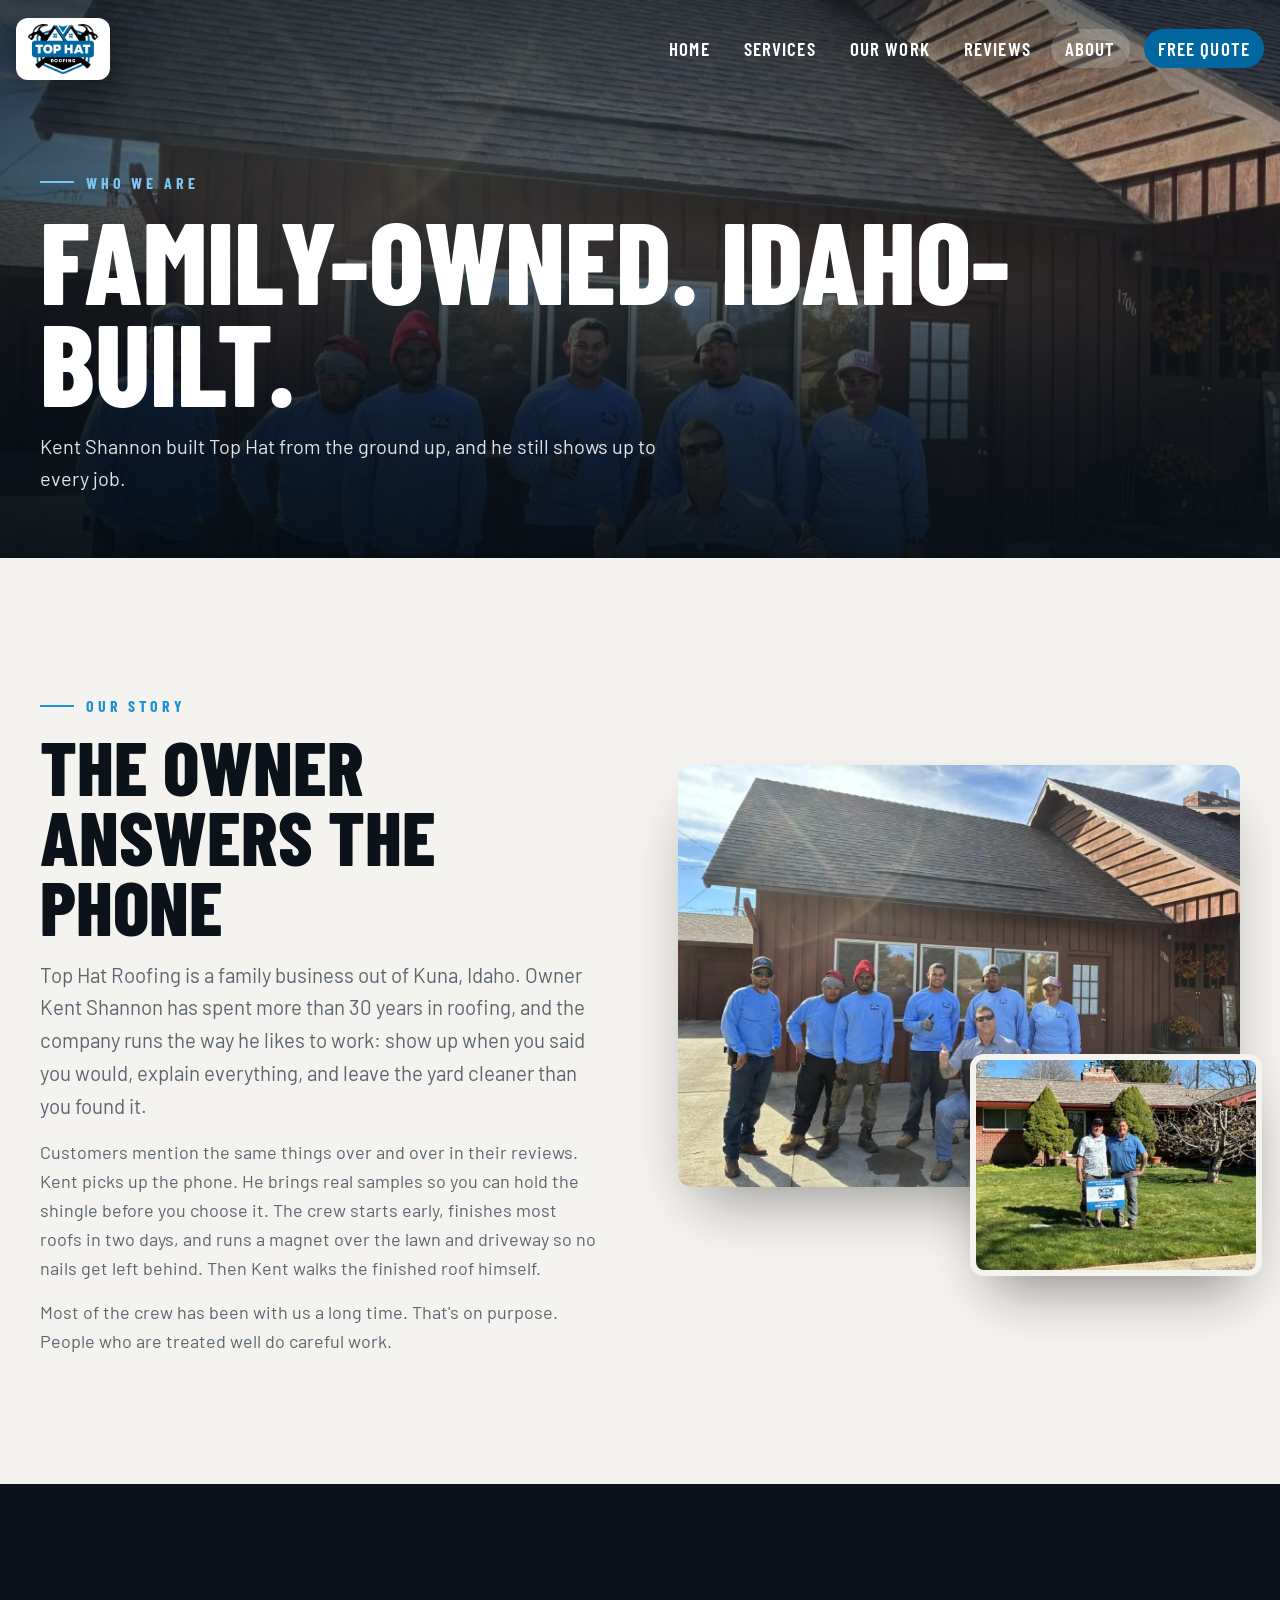
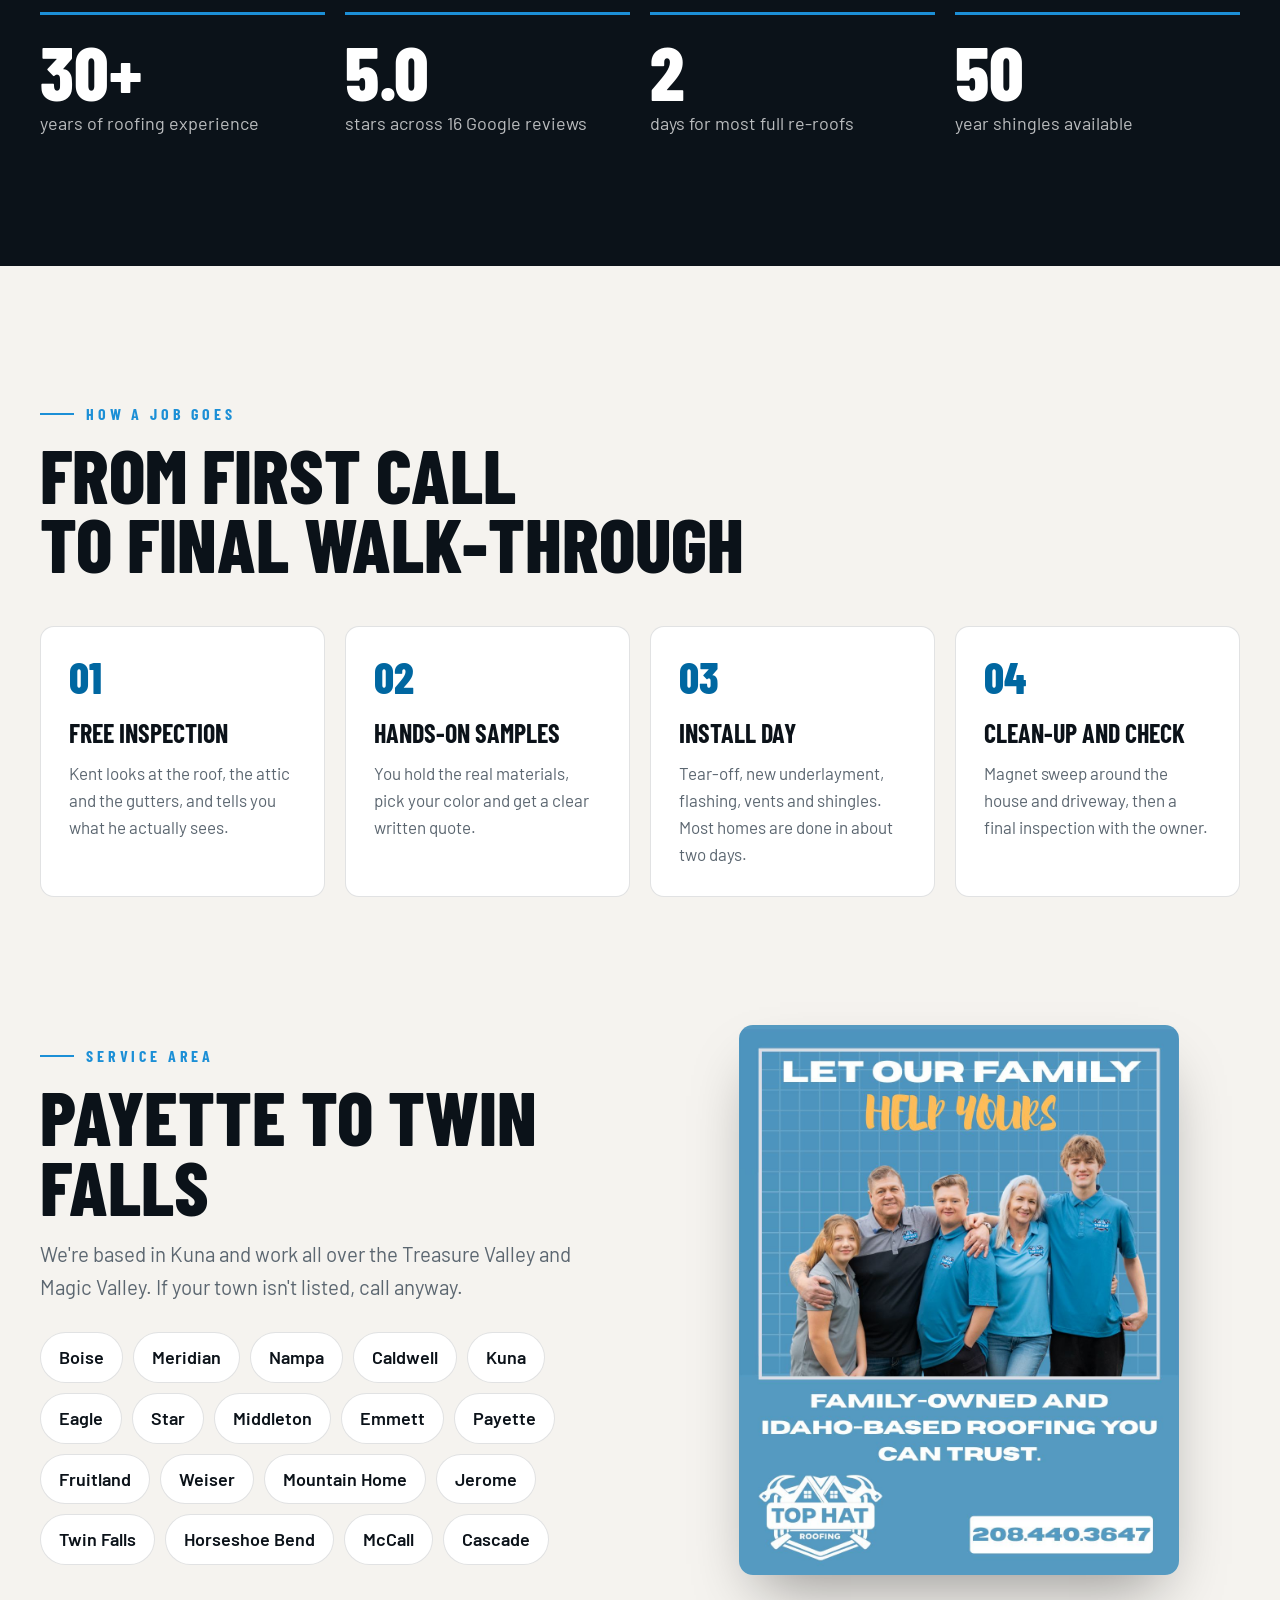
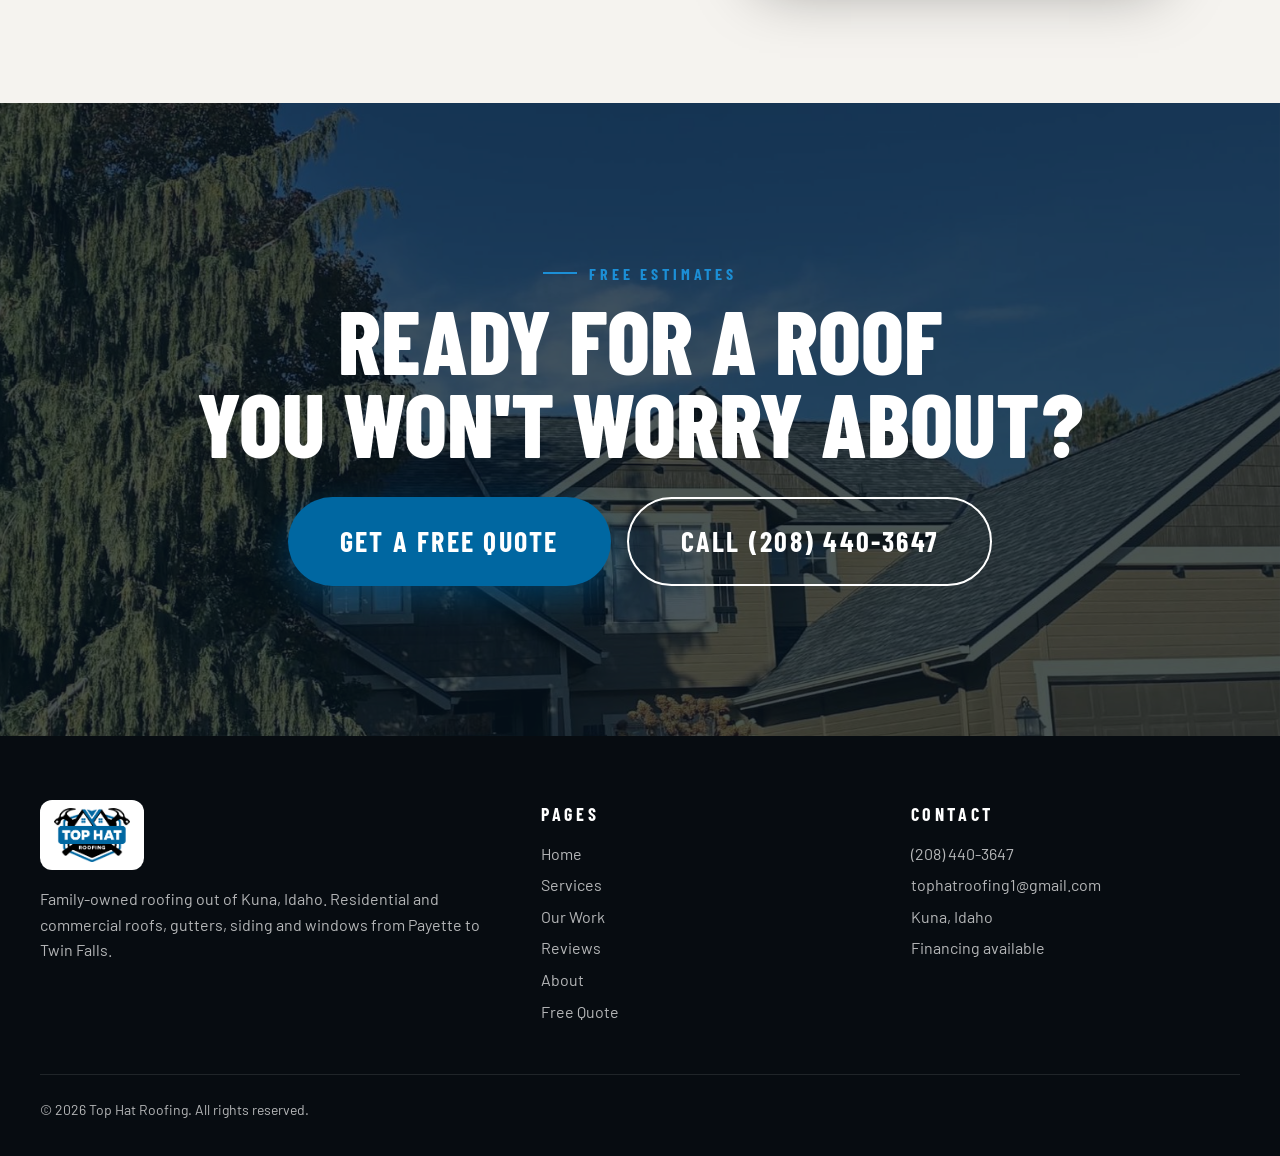
==== about.html @ c57e143b "Top Hat Roofing website Co-Authored-By: Claude Opus 5.5 <noreply@anthropic.com>" ====
<!doctype html>
<html lang="en">
<head>
<meta charset="utf-8">
<meta name="viewport" content="width=device-width, initial-scale=1">
<title>About Top Hat Roofing | Family-Owned in Kuna, Idaho</title>
<meta name="description" content="Top Hat Roofing is a family-owned roofing company based in Kuna, Idaho, led by owner Kent Shannon with more than 30 years of roofing experience.">
<meta property="og:title" content="About Top Hat Roofing | Family-Owned in Kuna, Idaho">
<meta property="og:description" content="Top Hat Roofing is a family-owned roofing company based in Kuna, Idaho, led by owner Kent Shannon with more than 30 years of roofing experience.">
<meta property="og:image" content="img/hero.jpg">
<link rel="icon" type="image/png" href="img/favicon.png">
<link rel="preconnect" href="https://fonts.googleapis.com">
<link rel="preconnect" href="https://fonts.gstatic.com" crossorigin>
<link href="https://fonts.googleapis.com/css2?family=Barlow+Condensed:wght@600;700;800&family=Barlow:wght@400;500;600&display=swap" rel="stylesheet">
<link rel="stylesheet" href="style.css">

</head>
<body class="has-callbar">
<header class="nav">
  <div class="wrap">
    <a class="nav-logo" href="index.html" aria-label="Top Hat Roofing home"><img src="img/logo.png" alt="Top Hat Roofing logo"></a>
    <button class="nav-toggle" aria-label="Open menu" aria-expanded="false"><span></span><span></span><span></span></button>
    <ul class="nav-links"><li><a href="index.html">Home</a></li><li><a href="services.html">Services</a></li><li><a href="work.html">Our Work</a></li><li><a href="reviews.html">Reviews</a></li><li><a href="about.html" class="active">About</a></li><li><a class="nav-cta" href="quote.html">Free Quote</a></li></ul>
  </div>
</header>
<section class="page-head">
  <div class="ph-bg" data-parallax="0.18"><img src="img/crew-photo.jpg" alt="" style="object-position:center 30%"></div>
  <div class="wrap">
    <span class="eyebrow reveal-up">Who we are</span>
    <h1 class="reveal-up d1">Family-Owned. Idaho-Built.</h1>
    <p class="reveal-up d2">Kent Shannon built Top Hat from the ground up, and he still shows up to every job.</p>
  </div>
</section>
<section class="section"><div class="wrap split">
  <div class="sr">
    <span class="eyebrow">Our story</span>
    <h2 class="h2">The owner answers the phone</h2>
    <p class="lead">Top Hat Roofing is a family business out of Kuna, Idaho. Owner Kent Shannon has spent more than 30 years in roofing, and the company runs the way he likes to work: show up when you said you would, explain everything, and leave the yard cleaner than you found it.</p>
    <p class="muted" style="margin-top:16px">Customers mention the same things over and over in their reviews. Kent picks up the phone. He brings real samples so you can hold the shingle before you choose it. The crew starts early, finishes most roofs in two days, and runs a magnet over the lawn and driveway so no nails get left behind. Then Kent walks the finished roof himself.</p>
    <p class="muted">Most of the crew has been with us a long time. That's on purpose. People who are treated well do careful work.</p>
  </div>
  <div class="photo-stack sr">
    <div class="a"><img src="img/crew-photo.jpg" alt="The Top Hat Roofing crew in matching blue shirts" loading="lazy"></div>
    <div class="b"><img src="img/owner-customer.jpg" alt="Kent Shannon with a happy customer and a Top Hat yard sign" loading="lazy"></div>
  </div>
</div></section>

<section class="section section-dark"><div class="wrap">
  <div class="stats">
    <div class="stat sr"><b>30+</b><span>years of roofing experience</span></div>
    <div class="stat sr"><b>5.0</b><span>stars across 16 Google reviews</span></div>
    <div class="stat sr"><b>2</b><span>days for most full re-roofs</span></div>
    <div class="stat sr"><b>50</b><span>year shingles available</span></div>
  </div>
</div></section>

<section class="section"><div class="wrap">
  <div class="sr"><span class="eyebrow">How a job goes</span><h2 class="h2">From first call<br>to final walk-through</h2></div>
  <div class="steps" style="margin-top:48px">
    <div class="step sr"><h4>Free inspection</h4><p>Kent looks at the roof, the attic and the gutters, and tells you what he actually sees.</p></div>
    <div class="step sr"><h4>Hands-on samples</h4><p>You hold the real materials, pick your color and get a clear written quote.</p></div>
    <div class="step sr"><h4>Install day</h4><p>Tear-off, new underlayment, flashing, vents and shingles. Most homes are done in about two days.</p></div>
    <div class="step sr"><h4>Clean-up and check</h4><p>Magnet sweep around the house and driveway, then a final inspection with the owner.</p></div>
  </div>
</div></section>

<section class="section" style="padding-top:0"><div class="wrap split">
  <div class="sr">
    <span class="eyebrow">Service area</span>
    <h2 class="h2">Payette to Twin Falls</h2>
    <p class="lead">We're based in Kuna and work all over the Treasure Valley and Magic Valley. If your town isn't listed, call anyway.</p>
    <div class="areas"><span>Boise</span><span>Meridian</span><span>Nampa</span><span>Caldwell</span><span>Kuna</span><span>Eagle</span><span>Star</span><span>Middleton</span><span>Emmett</span><span>Payette</span><span>Fruitland</span><span>Weiser</span><span>Mountain Home</span><span>Jerome</span><span>Twin Falls</span><span>Horseshoe Bend</span><span>McCall</span><span>Cascade</span></div>
  </div>
  <div class="sr"><img src="img/family.jpg" alt="Top Hat Roofing family-owned flyer" style="border-radius:var(--radius);box-shadow:0 30px 60px -20px rgba(0,0,0,.4);max-width:440px;margin-inline:auto" loading="lazy"></div>
</div></section>
<section class="cta-band">
  <div class="cb-bg" data-parallax="0.15"><img src="img/home-meridian.jpg" alt=""></div>
  <div class="wrap sr">
    <span class="eyebrow">Free estimates</span>
    <h2 class="h2">Ready for a roof<br>you won't worry about?</h2>
    <div class="row">
      <a class="btn btn-lg" href="quote.html">Get a Free Quote</a>
      <a class="btn btn-lg btn-ghost" href="tel:+12084403647">Call (208) 440-3647</a>
    </div>
  </div>
</section>
<footer class="footer">
  <div class="wrap">
    <div>
      <img src="img/logo.png" alt="Top Hat Roofing">
      <p>Family-owned roofing out of Kuna, Idaho. Residential and commercial roofs, gutters, siding and windows from Payette to Twin Falls.</p>
    </div>
    <div>
      <h5>Pages</h5>
      <ul><li><a href="index.html">Home</a></li><li><a href="services.html">Services</a></li><li><a href="work.html">Our Work</a></li><li><a href="reviews.html">Reviews</a></li><li><a href="about.html">About</a></li><li><a href="quote.html">Free Quote</a></li></ul>
    </div>
    <div>
      <h5>Contact</h5>
      <ul>
        <li><a href="tel:+12084403647">(208) 440-3647</a></li>
        <li><a href="mailto:tophatroofing1@gmail.com">tophatroofing1@gmail.com</a></li>
        <li>Kuna, Idaho</li>
        <li>Financing available</li>
      </ul>
    </div>
    <div class="legal">&copy; <span id="yr">2026</span> Top Hat Roofing. All rights reserved.</div>
  </div>
</footer>
<div class="callbar"><a href="tel:+12084403647">Call Now</a><a href="quote.html">Free Quote</a></div>
<script src="main.js"></script>
</body>
</html>
---- style.css ----
:root{
  --blue:#0067a1;
  --blue-bright:#1c8fd6;
  --blue-deep:#063a5c;
  --ink:#0b1219;
  --ink-2:#16212c;
  --paper:#f5f3ef;
  --white:#ffffff;
  --muted:#5b6670;
  --line:rgba(11,18,25,.12);
  --radius:14px;
  --display:"Barlow Condensed",Impact,"Arial Narrow",sans-serif;
  --body:"Barlow",system-ui,-apple-system,"Segoe UI",sans-serif;
  --ease:cubic-bezier(.2,.7,.2,1);
}
*{box-sizing:border-box;margin:0;padding:0}
html{scroll-behavior:smooth}
body{font-family:var(--body);font-size:18px;line-height:1.6;color:var(--ink);background:var(--paper);-webkit-font-smoothing:antialiased}
img{display:block;max-width:100%}
a{color:inherit;text-decoration:none}
.wrap{width:min(1200px,100% - 32px);margin-inline:auto}

/* ---------- NAV ---------- */
.nav{position:fixed;inset:0 0 auto 0;z-index:50;transition:background .4s var(--ease),box-shadow .4s var(--ease),padding .4s var(--ease);padding:18px 0}
.nav .wrap{display:flex;align-items:center;justify-content:space-between;gap:24px;width:min(1360px,100% - 32px)}
.nav-logo{display:block;background:#fff;border-radius:12px;padding:6px 12px;box-shadow:0 6px 24px rgba(0,0,0,.3)}
.nav-logo img{height:50px;width:auto;transition:height .4s var(--ease)}
.nav-links{display:flex;align-items:center;gap:6px;list-style:none}
.nav-links a{font-family:var(--display);font-weight:600;font-size:19px;letter-spacing:.06em;text-transform:uppercase;color:#fff;padding:8px 14px;border-radius:999px;transition:background .25s,color .25s}
.nav-links a:hover{background:rgba(255,255,255,.14)}
.nav-links a.active{background:rgba(255,255,255,.18)}
.nav-links a.nav-cta{background:var(--blue);color:#fff;margin-left:8px}
.nav-links a.nav-cta:hover{background:var(--blue-bright)}
.nav.solid{background:rgba(11,18,25,.92);backdrop-filter:blur(12px);-webkit-backdrop-filter:blur(12px);box-shadow:0 6px 30px rgba(0,0,0,.25);padding:10px 0}
.nav.solid .nav-logo img{height:44px}
.nav-toggle{display:none;background:none;border:0;width:46px;height:46px;cursor:pointer;position:relative;z-index:60}
.nav-toggle span{position:absolute;left:11px;right:11px;height:2px;background:#fff;transition:transform .3s var(--ease),opacity .3s}
.nav-toggle span:nth-child(1){top:16px}.nav-toggle span:nth-child(2){top:22px}.nav-toggle span:nth-child(3){top:28px}
.nav-open .nav-toggle span:nth-child(1){transform:translateY(6px) rotate(45deg)}
.nav-open .nav-toggle span:nth-child(2){opacity:0}
.nav-open .nav-toggle span:nth-child(3){transform:translateY(-6px) rotate(-45deg)}

@media (max-width:960px){
  .nav-toggle{display:block}
  .nav-links{position:fixed;inset:0;background:rgba(8,14,20,.97);flex-direction:column;justify-content:center;gap:10px;opacity:0;pointer-events:none;transition:opacity .35s var(--ease)}
  .nav-links a{font-size:30px;padding:10px 22px}
  .nav-links a.nav-cta{margin:14px 0 0}
  .nav-open .nav-links{opacity:1;pointer-events:auto}
  .nav-open .nav{backdrop-filter:none;-webkit-backdrop-filter:none}
  .nav-open{overflow:hidden}
  .nav-logo img{height:44px}
}

/* ---------- HOME HERO ---------- */
.hero{position:relative;height:100vh;height:100svh;min-height:560px;overflow:hidden;background:#0b1219;color:#fff;display:grid;place-items:center;text-align:center}
.hero-bg{position:absolute;inset:-4%;will-change:transform}
.hero-bg img{width:100%;height:100%;object-fit:cover;object-position:center 60%;transform:scale(1.18);animation:heroZoom 3.2s var(--ease) forwards, heroDrift 28s ease-in-out 3.2s infinite alternate}
@keyframes heroZoom{to{transform:scale(1.04)}}
@keyframes heroDrift{from{transform:scale(1.04)}to{transform:scale(1.12) translate(-1.2%,-1%)}}
.hero-shade{position:absolute;inset:0;background:
  radial-gradient(ellipse 70% 55% at 50% 50%,rgba(4,12,20,.62) 0%,rgba(4,12,20,.35) 55%,rgba(4,12,20,.15) 100%),
  linear-gradient(180deg,rgba(4,12,20,.55) 0%,rgba(4,12,20,0) 22%,rgba(4,12,20,0) 70%,rgba(4,12,20,.6) 100%)}
.hero-inner{position:relative;z-index:2;padding:0 16px;display:flex;flex-direction:column;align-items:center}
.hero-name{font-family:var(--display);font-weight:800;text-transform:uppercase;line-height:.82;letter-spacing:.01em}
.hero-name .top{display:block;font-size:clamp(84px,17vw,250px);background:linear-gradient(180deg,#fff 30%,#d9ecf8 100%);-webkit-background-clip:text;background-clip:text;color:transparent;filter:drop-shadow(0 6px 30px rgba(0,0,0,.45))}
.hero-name .bot{display:flex;align-items:center;justify-content:center;gap:.5em;font-size:clamp(26px,4.6vw,66px);font-weight:700;letter-spacing:.42em;margin-top:.18em;padding-left:.42em;color:#fff;text-shadow:0 3px 18px rgba(0,0,0,.55)}
.hero-name .bot::before,.hero-name .bot::after{content:"";height:3px;width:clamp(28px,6vw,90px);background:var(--blue-bright);box-shadow:0 0 18px rgba(28,143,214,.8)}
.hero-name .bot::after{margin-left:-.42em}
.hero-actions{margin-top:clamp(28px,5vh,52px);display:flex;flex-direction:column;align-items:center;gap:16px}
.hero-phone{font-family:var(--display);font-weight:700;font-size:clamp(26px,3.4vw,38px);letter-spacing:.05em;display:inline-flex;align-items:center;gap:12px;text-shadow:0 2px 14px rgba(0,0,0,.6);transition:color .25s}
.hero-phone:hover{color:#bfe3fb}
.hero-phone svg{width:.8em;height:.8em}

/* load reveal */
.reveal-up{opacity:0;transform:translateY(34px);animation:revealUp 1.1s var(--ease) forwards}
.d1{animation-delay:.35s}.d2{animation-delay:.7s}.d3{animation-delay:1.05s}.d4{animation-delay:1.3s}
@keyframes revealUp{to{opacity:1;transform:none}}
.hero-name .top{clip-path:inset(0 0 100% 0);animation:wipe 1.3s var(--ease) .25s forwards}
@keyframes wipe{to{clip-path:inset(-20% -5% -20% -5%)}}

/* ---------- BUTTONS ---------- */
.btn{display:inline-flex;align-items:center;justify-content:center;gap:10px;font-family:var(--display);font-weight:700;font-size:22px;letter-spacing:.08em;text-transform:uppercase;padding:18px 40px;border-radius:999px;background:var(--blue);color:#fff;border:0;cursor:pointer;position:relative;overflow:hidden;transition:transform .3s var(--ease),box-shadow .3s var(--ease),background .3s;box-shadow:0 12px 34px rgba(0,103,161,.45)}
.btn::after{content:"";position:absolute;inset:0;background:linear-gradient(110deg,transparent 30%,rgba(255,255,255,.35) 50%,transparent 70%);transform:translateX(-120%);transition:transform .8s var(--ease)}
.btn:hover{transform:translateY(-3px);background:var(--blue-bright);box-shadow:0 18px 40px rgba(0,103,161,.55)}
.btn:hover::after{transform:translateX(120%)}
.btn-lg{font-size:clamp(22px,2.4vw,28px);padding:20px 52px}
.btn-ghost{background:transparent;border:2px solid currentColor;box-shadow:none}
.btn-ghost:hover{background:rgba(255,255,255,.1);box-shadow:none}
.btn-dark{background:var(--ink);box-shadow:0 12px 30px rgba(0,0,0,.2)}
.btn-dark:hover{background:var(--ink-2)}

/* ---------- INNER PAGE HEADER ---------- */
.page-head{position:relative;min-height:62vh;display:flex;align-items:flex-end;color:#fff;overflow:hidden;background:var(--ink)}
.page-head .ph-bg{position:absolute;inset:-6% 0;will-change:transform}
.page-head .ph-bg img{width:100%;height:100%;object-fit:cover;animation:heroZoom 2.6s var(--ease) forwards;transform:scale(1.15)}
.page-head::after{content:"";position:absolute;inset:0;background:linear-gradient(180deg,rgba(4,12,20,.55) 0%,rgba(4,12,20,.25) 30%,rgba(4,12,20,.8) 75%,rgba(4,12,20,.92) 100%),linear-gradient(90deg,rgba(4,12,20,.55) 0%,rgba(4,12,20,0) 65%)}
.page-head .eyebrow{color:#7cc6f2}
.page-head .wrap{position:relative;z-index:2;padding:150px 0 64px}
.eyebrow{font-family:var(--display);font-weight:700;letter-spacing:.24em;text-transform:uppercase;font-size:16px;color:var(--blue-bright);display:inline-flex;align-items:center;gap:12px}
.eyebrow::before{content:"";width:34px;height:2px;background:currentColor}
.page-head h1{font-family:var(--display);font-weight:800;text-transform:uppercase;font-size:clamp(52px,9vw,124px);line-height:.88;margin-top:14px}
.page-head p{max-width:620px;font-size:20px;margin-top:18px;color:rgba(255,255,255,.88)}

/* ---------- SECTIONS ---------- */
.section{padding:clamp(72px,10vw,130px) 0}
.section-dark{background:var(--ink);color:#fff}
.section-blue{background:var(--blue);color:#fff}
.h2{font-family:var(--display);font-weight:800;text-transform:uppercase;font-size:clamp(40px,6vw,76px);line-height:.92;margin-top:12px}
.lead{font-size:clamp(19px,1.6vw,22px);color:var(--muted);max-width:640px;margin-top:18px}
.section-dark .lead{color:rgba(255,255,255,.75)}
.sec-top{display:flex;justify-content:space-between;align-items:flex-end;gap:32px;flex-wrap:wrap;margin-bottom:56px}

/* scroll reveal (reversible) */
.sr{opacity:0;transform:translateY(40px);transition:opacity 1s var(--ease),transform 1s var(--ease)}
.sr.in{opacity:1;transform:none}

/* ---------- SERVICES ---------- */
.svc{display:grid;grid-template-columns:1.05fr 1fr;gap:clamp(32px,6vw,90px);align-items:center;padding:clamp(48px,7vw,90px) 0;border-top:1px solid var(--line)}
.svc:first-of-type{border-top:0}
.svc:nth-of-type(even) .svc-img{order:2}
.svc-img{border-radius:var(--radius);overflow:hidden;aspect-ratio:4/3;box-shadow:0 30px 60px -20px rgba(11,18,25,.35)}
.svc-img img{width:100%;height:100%;object-fit:cover;transition:transform 1.2s var(--ease)}
.svc:hover .svc-img img{transform:scale(1.05)}
.svc-num{font-family:var(--display);font-weight:800;font-size:20px;color:var(--blue);letter-spacing:.1em}
.svc h3{font-family:var(--display);font-weight:800;text-transform:uppercase;font-size:clamp(36px,4.4vw,58px);line-height:.95;margin:6px 0 16px}
.svc p{color:var(--muted)}
.svc ul{list-style:none;margin-top:22px;display:grid;grid-template-columns:1fr 1fr;gap:10px 22px}
.svc li{display:flex;gap:10px;align-items:flex-start;font-weight:500}
.svc li::before{content:"";flex:none;width:9px;height:9px;margin-top:10px;border-radius:2px;background:var(--blue);transform:rotate(45deg)}
@media (max-width:820px){.svc{grid-template-columns:1fr}.svc:nth-of-type(even) .svc-img{order:0}.svc ul{grid-template-columns:1fr}}

/* financing strip */
.finance{display:grid;grid-template-columns:1.2fr 2fr;gap:48px;align-items:center}
.finance-grid{display:grid;grid-template-columns:repeat(3,1fr);gap:18px}
.finance-card{background:rgba(255,255,255,.1);border:1px solid rgba(255,255,255,.2);border-radius:var(--radius);padding:26px}
.finance-card h4{font-family:var(--display);font-size:28px;text-transform:uppercase;font-weight:800}
.finance-card p{color:rgba(255,255,255,.82);font-size:17px;margin-top:6px}
@media (max-width:900px){.finance{grid-template-columns:1fr}.finance-grid{grid-template-columns:1fr}}

/* ---------- GALLERY ---------- */
.filters{display:flex;flex-wrap:wrap;gap:10px;margin-bottom:34px}
.filters button{font-family:var(--display);font-weight:700;font-size:18px;letter-spacing:.08em;text-transform:uppercase;padding:10px 22px;border-radius:999px;border:1.5px solid var(--line);background:#fff;cursor:pointer;transition:all .25s}
.filters button.on,.filters button:hover{background:var(--ink);color:#fff;border-color:var(--ink)}
.gallery{columns:3 320px;column-gap:16px}
.g-item{break-inside:avoid;margin-bottom:16px;border-radius:12px;overflow:hidden;position:relative;cursor:zoom-in;background:#ddd}
.g-item img{width:100%;height:auto;transition:transform 1s var(--ease)}
.g-item:hover img{transform:scale(1.05)}
.g-item figcaption{position:absolute;left:0;right:0;bottom:0;padding:40px 18px 14px;background:linear-gradient(transparent,rgba(0,0,0,.7));color:#fff;font-family:var(--display);font-weight:600;letter-spacing:.06em;text-transform:uppercase;font-size:17px;opacity:0;transform:translateY(8px);transition:all .35s var(--ease)}
.g-item:hover figcaption{opacity:1;transform:none}
.g-item.hide{display:none}
.lightbox{position:fixed;inset:0;z-index:100;background:rgba(5,9,13,.94);display:grid;place-items:center;opacity:0;pointer-events:none;transition:opacity .3s}
.lightbox.open{opacity:1;pointer-events:auto}
.lightbox img{max-width:92vw;max-height:84vh;border-radius:8px;box-shadow:0 30px 80px rgba(0,0,0,.6)}
.lb-btn{position:absolute;background:rgba(255,255,255,.12);border:0;color:#fff;width:54px;height:54px;border-radius:50%;font-size:28px;cursor:pointer;display:grid;place-items:center}
.lb-btn:hover{background:rgba(255,255,255,.25)}
.lb-close{top:20px;right:20px}.lb-prev{left:20px;top:50%;transform:translateY(-50%)}.lb-next{right:20px;top:50%;transform:translateY(-50%)}

/* ---------- REVIEWS ---------- */
.rating-hero{display:flex;align-items:center;gap:22px;flex-wrap:wrap;margin-top:22px}
.rating-big{font-family:var(--display);font-weight:800;font-size:96px;line-height:.8}
.stars{color:#f6b818;letter-spacing:3px;font-size:26px}
.reviews{columns:3 330px;column-gap:20px}
.review{break-inside:avoid;margin-bottom:20px;background:#fff;border-radius:var(--radius);padding:30px;border:1px solid var(--line);box-shadow:0 10px 30px -18px rgba(11,18,25,.3)}
.review .stars{font-size:19px}
.review p{margin-top:12px;color:#2a333c}
.review .who{margin-top:18px;display:flex;align-items:center;gap:12px;font-weight:600}
.review .av{width:40px;height:40px;border-radius:50%;background:var(--blue);color:#fff;display:grid;place-items:center;font-family:var(--display);font-weight:700;font-size:19px}
.review .src{font-weight:400;color:var(--muted);font-size:15px}
.review.feature{background:var(--ink);color:#fff;border-color:transparent}
.review.feature p{color:rgba(255,255,255,.88);font-size:20px}
.review.feature .src{color:rgba(255,255,255,.6)}

/* ---------- ABOUT ---------- */
.split{display:grid;grid-template-columns:1fr 1fr;gap:clamp(36px,6vw,90px);align-items:center}
.split p+p{margin-top:16px}
.split .muted{color:var(--muted)}
.photo-stack{position:relative;padding-bottom:16%}
.photo-stack .a{border-radius:var(--radius);overflow:hidden;box-shadow:0 30px 60px -20px rgba(0,0,0,.4)}
.photo-stack .b{position:absolute;width:52%;right:-4%;bottom:0;border-radius:var(--radius);overflow:hidden;border:6px solid var(--paper);box-shadow:0 30px 60px -20px rgba(0,0,0,.45)}
.stats{display:grid;grid-template-columns:repeat(4,1fr);gap:20px}
.stat{border-top:3px solid var(--blue-bright);padding-top:18px}
.stat b{font-family:var(--display);font-weight:800;font-size:clamp(50px,6vw,76px);line-height:1;display:block}
.stat span{color:rgba(255,255,255,.72)}
.steps{display:grid;grid-template-columns:repeat(4,1fr);gap:20px;counter-reset:s}
.step{background:#fff;border-radius:var(--radius);padding:28px;border:1px solid var(--line);counter-increment:s}
.step::before{content:"0" counter(s);font-family:var(--display);font-weight:800;font-size:44px;color:var(--blue);line-height:1}
.step h4{font-family:var(--display);text-transform:uppercase;font-size:26px;margin:10px 0 6px}
.step p{color:var(--muted);font-size:17px}
.areas{display:flex;flex-wrap:wrap;gap:10px;margin-top:28px}
.areas span{padding:10px 18px;border-radius:999px;background:#fff;border:1px solid var(--line);font-weight:600}
@media (max-width:900px){.split{grid-template-columns:1fr}.stats,.steps{grid-template-columns:1fr 1fr}}
@media (max-width:520px){.stats,.steps{grid-template-columns:1fr}}

/* ---------- QUOTE ---------- */
.quote-wrap{display:grid;grid-template-columns:1.4fr 1fr;gap:clamp(28px,5vw,70px);align-items:start}
.form{background:#fff;border-radius:20px;padding:clamp(26px,4vw,48px);box-shadow:0 40px 80px -40px rgba(11,18,25,.45);border:1px solid var(--line);display:grid;grid-template-columns:1fr 1fr;gap:18px}
.form h2{grid-column:1/-1;font-family:var(--display);font-weight:800;text-transform:uppercase;font-size:44px;line-height:1}
.form .full{grid-column:1/-1}
.form label{display:block;font-weight:600;font-size:15px;margin-bottom:6px}
.form input,.form select,.form textarea{width:100%;font:inherit;font-size:17px;padding:14px 16px;border-radius:10px;border:1.5px solid #d5d9dd;background:#fafafa;transition:border .2s,box-shadow .2s}
.form input:focus,.form select:focus,.form textarea:focus{outline:none;border-color:var(--blue);box-shadow:0 0 0 4px rgba(0,103,161,.15);background:#fff}
.form textarea{min-height:130px;resize:vertical}
.form .btn{width:100%}
.form-note{font-size:15px;color:var(--muted)}
.contact-cards{display:grid;gap:16px}
.c-card{background:var(--ink);color:#fff;border-radius:var(--radius);padding:28px;display:block;transition:transform .3s var(--ease)}
a.c-card:hover{transform:translateY(-4px)}
.c-card small{font-family:var(--display);letter-spacing:.2em;text-transform:uppercase;color:var(--blue-bright);font-weight:700}
.c-card b{display:block;font-family:var(--display);font-size:clamp(28px,3vw,38px);font-weight:700;margin-top:4px;word-break:break-word}
.c-card.blue{background:var(--blue)}
.c-card.blue small{color:#cfe9fa}
.c-card.light{background:#fff;color:var(--ink);border:1px solid var(--line)}
@media (max-width:900px){.quote-wrap{grid-template-columns:1fr}}
@media (max-width:560px){.form{grid-template-columns:1fr}}

/* ---------- CTA BAND + FOOTER ---------- */
.cta-band{position:relative;overflow:hidden;color:#fff;text-align:center;padding:clamp(90px,12vw,150px) 0}
.cta-band .cb-bg{position:absolute;inset:-28% 0;will-change:transform}
.cta-band .cb-bg img{width:100%;height:100%;object-fit:cover}
.cta-band::after{content:"";position:absolute;inset:0;background:rgba(6,20,32,.72)}
.cta-band .wrap{position:relative;z-index:2}
.cta-band .h2{font-size:clamp(46px,7vw,96px)}
.cta-band .row{display:flex;gap:16px;justify-content:center;flex-wrap:wrap;margin-top:34px}
.footer{background:#070c11;color:rgba(255,255,255,.7);padding:64px 0 34px;font-size:16px}
.footer .wrap{display:grid;grid-template-columns:1.4fr 1fr 1fr;gap:40px}
.footer img{height:70px;width:auto;margin-bottom:16px;background:#fff;border-radius:12px;padding:8px 14px}
.footer h5{font-family:var(--display);font-size:18px;letter-spacing:.2em;text-transform:uppercase;color:#fff;margin-bottom:12px}
.footer a:hover{color:#fff}
.footer ul{list-style:none;display:grid;gap:6px}
.footer .legal{grid-column:1/-1;border-top:1px solid rgba(255,255,255,.1);padding-top:24px;margin-top:10px;font-size:14px}
@media (max-width:760px){.footer .wrap{grid-template-columns:1fr}}

/* mobile call bar on inner pages */
.callbar{display:none}
@media (max-width:700px){
  .callbar{display:grid;grid-template-columns:1fr 1fr;position:fixed;left:0;right:0;bottom:0;z-index:40;box-shadow:0 -6px 20px rgba(0,0,0,.2)}
  .callbar a{padding:16px;text-align:center;font-family:var(--display);font-weight:700;letter-spacing:.08em;text-transform:uppercase;font-size:19px;color:#fff;background:var(--ink)}
  .callbar a+a{background:var(--blue)}
  body.has-callbar{padding-bottom:58px}
}

@media (prefers-reduced-motion:reduce){
  *,*::before,*::after{animation-duration:.01ms!important;animation-iteration-count:1!important;transition-duration:.01ms!important;scroll-behavior:auto!important}
  .hero-bg img,.page-head .ph-bg img{transform:none!important}
  .reveal-up,.sr{opacity:1!important;transform:none!important}
  .hero-name .top{clip-path:none!important}
}
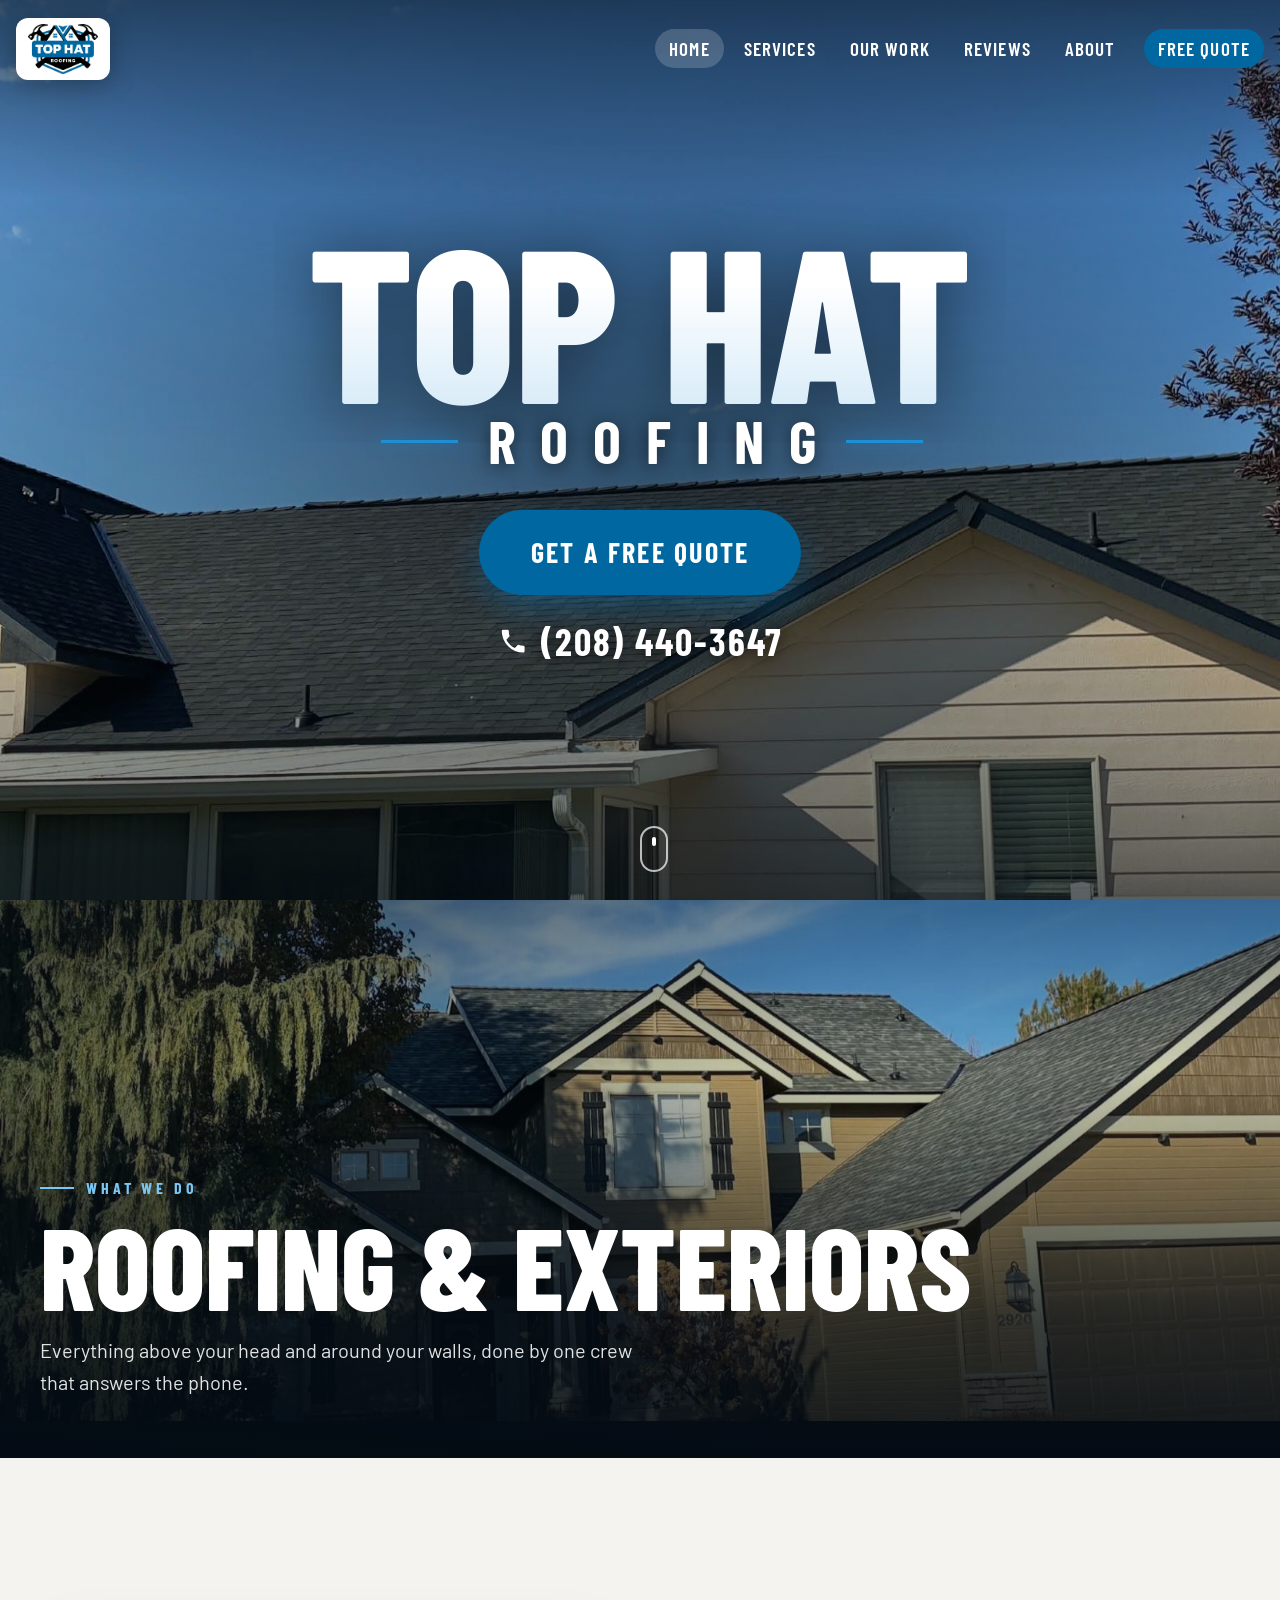
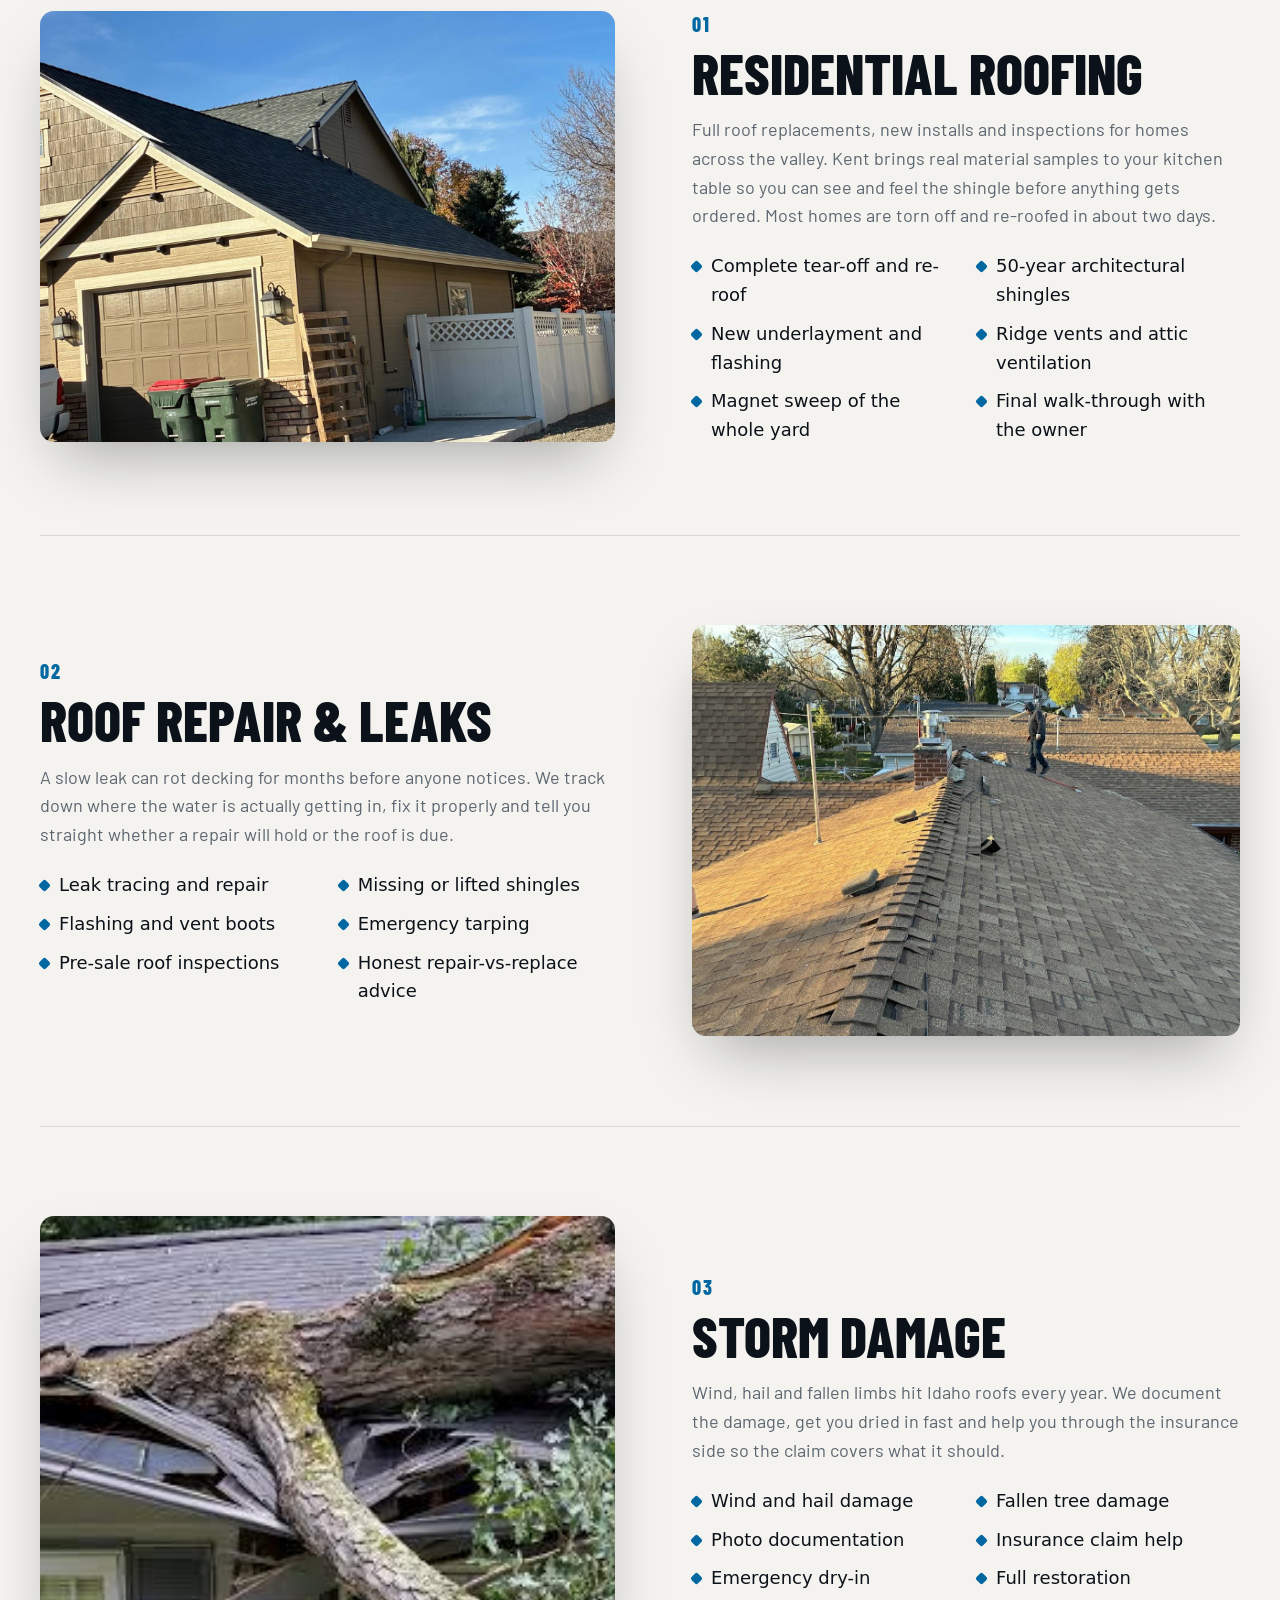
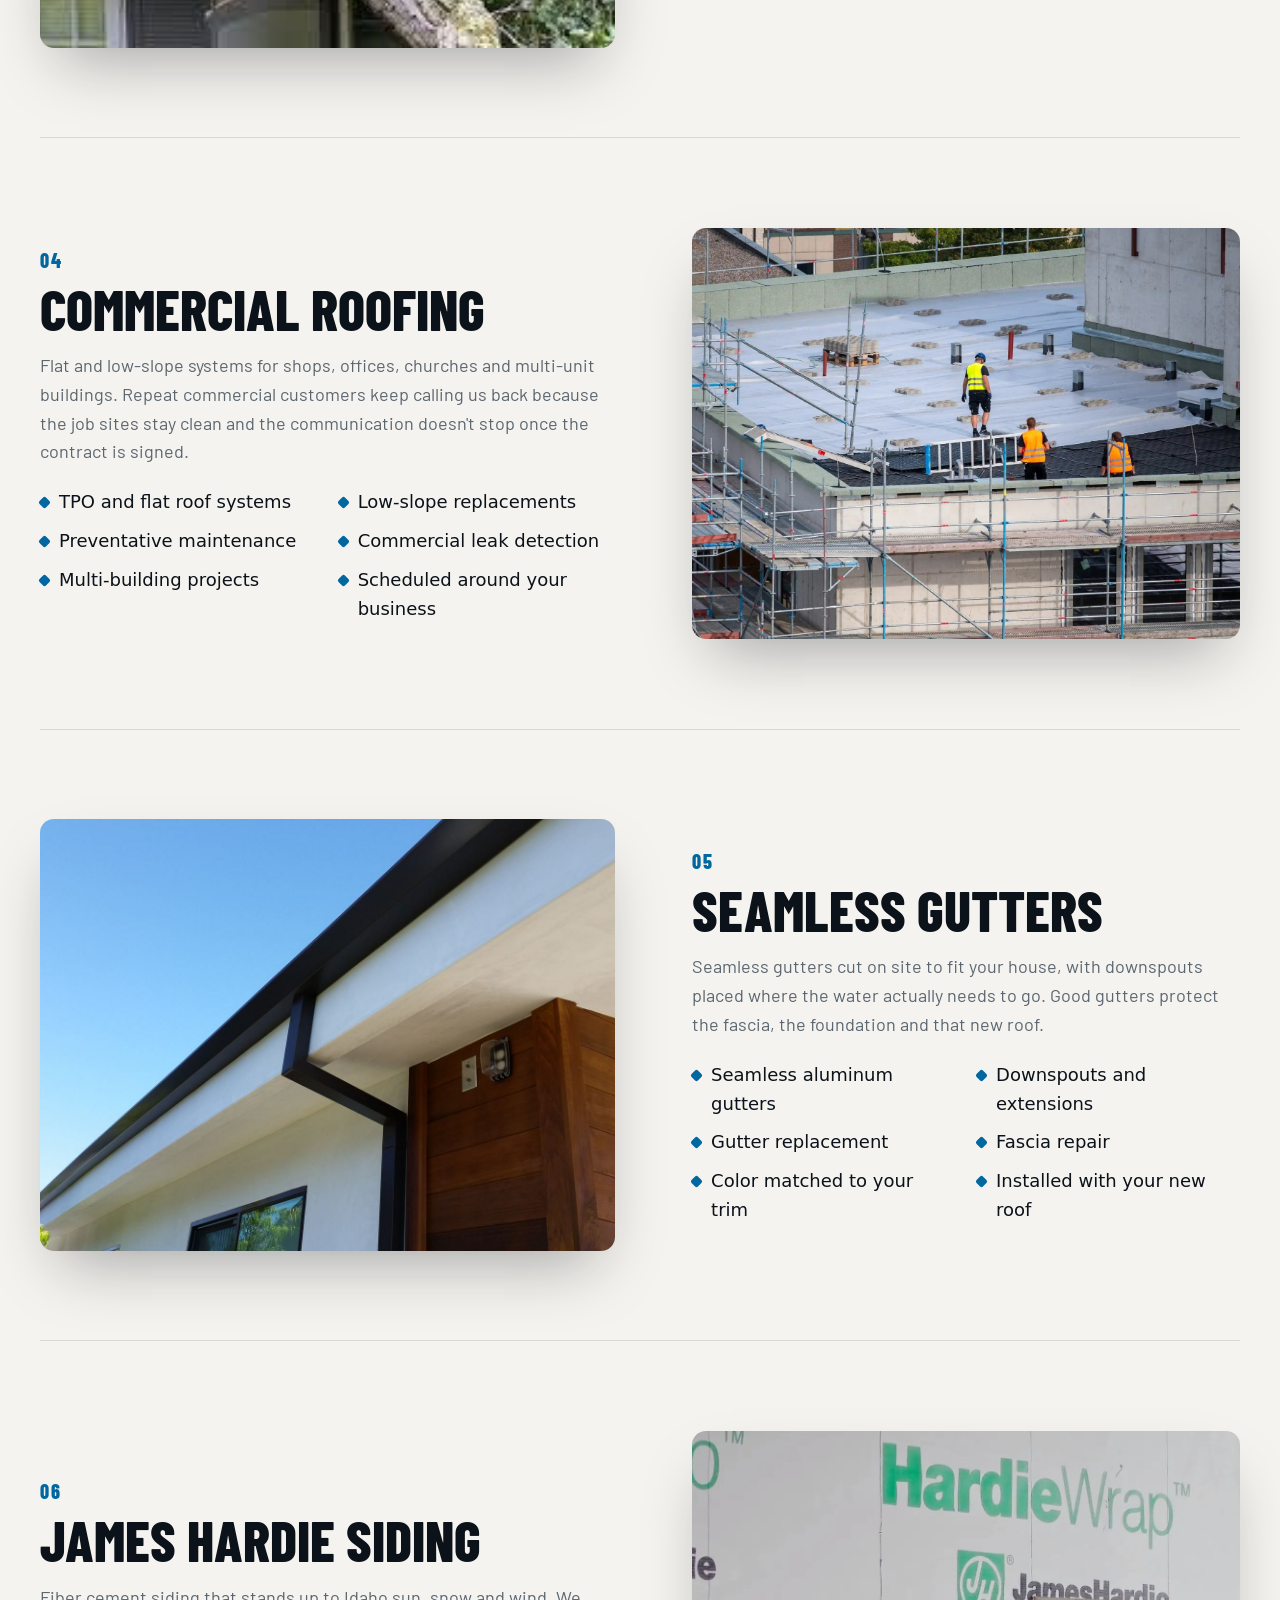
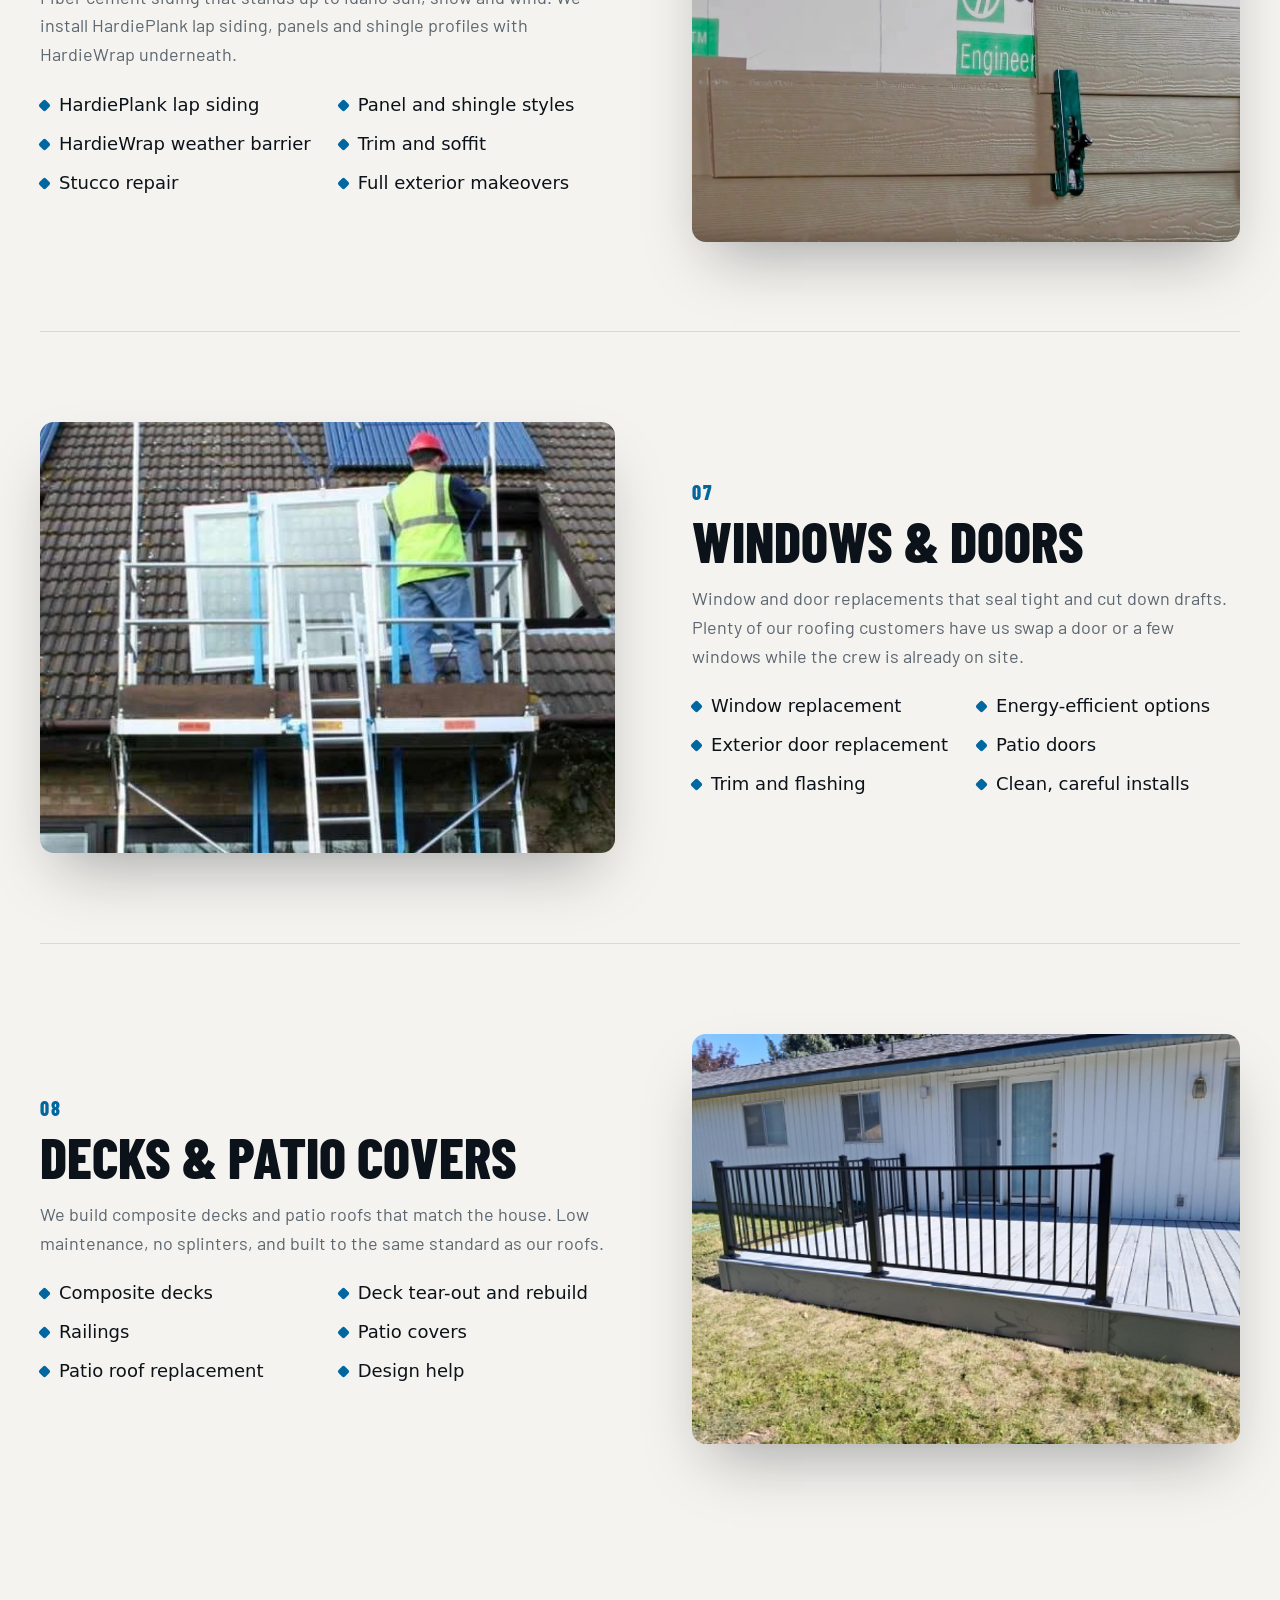
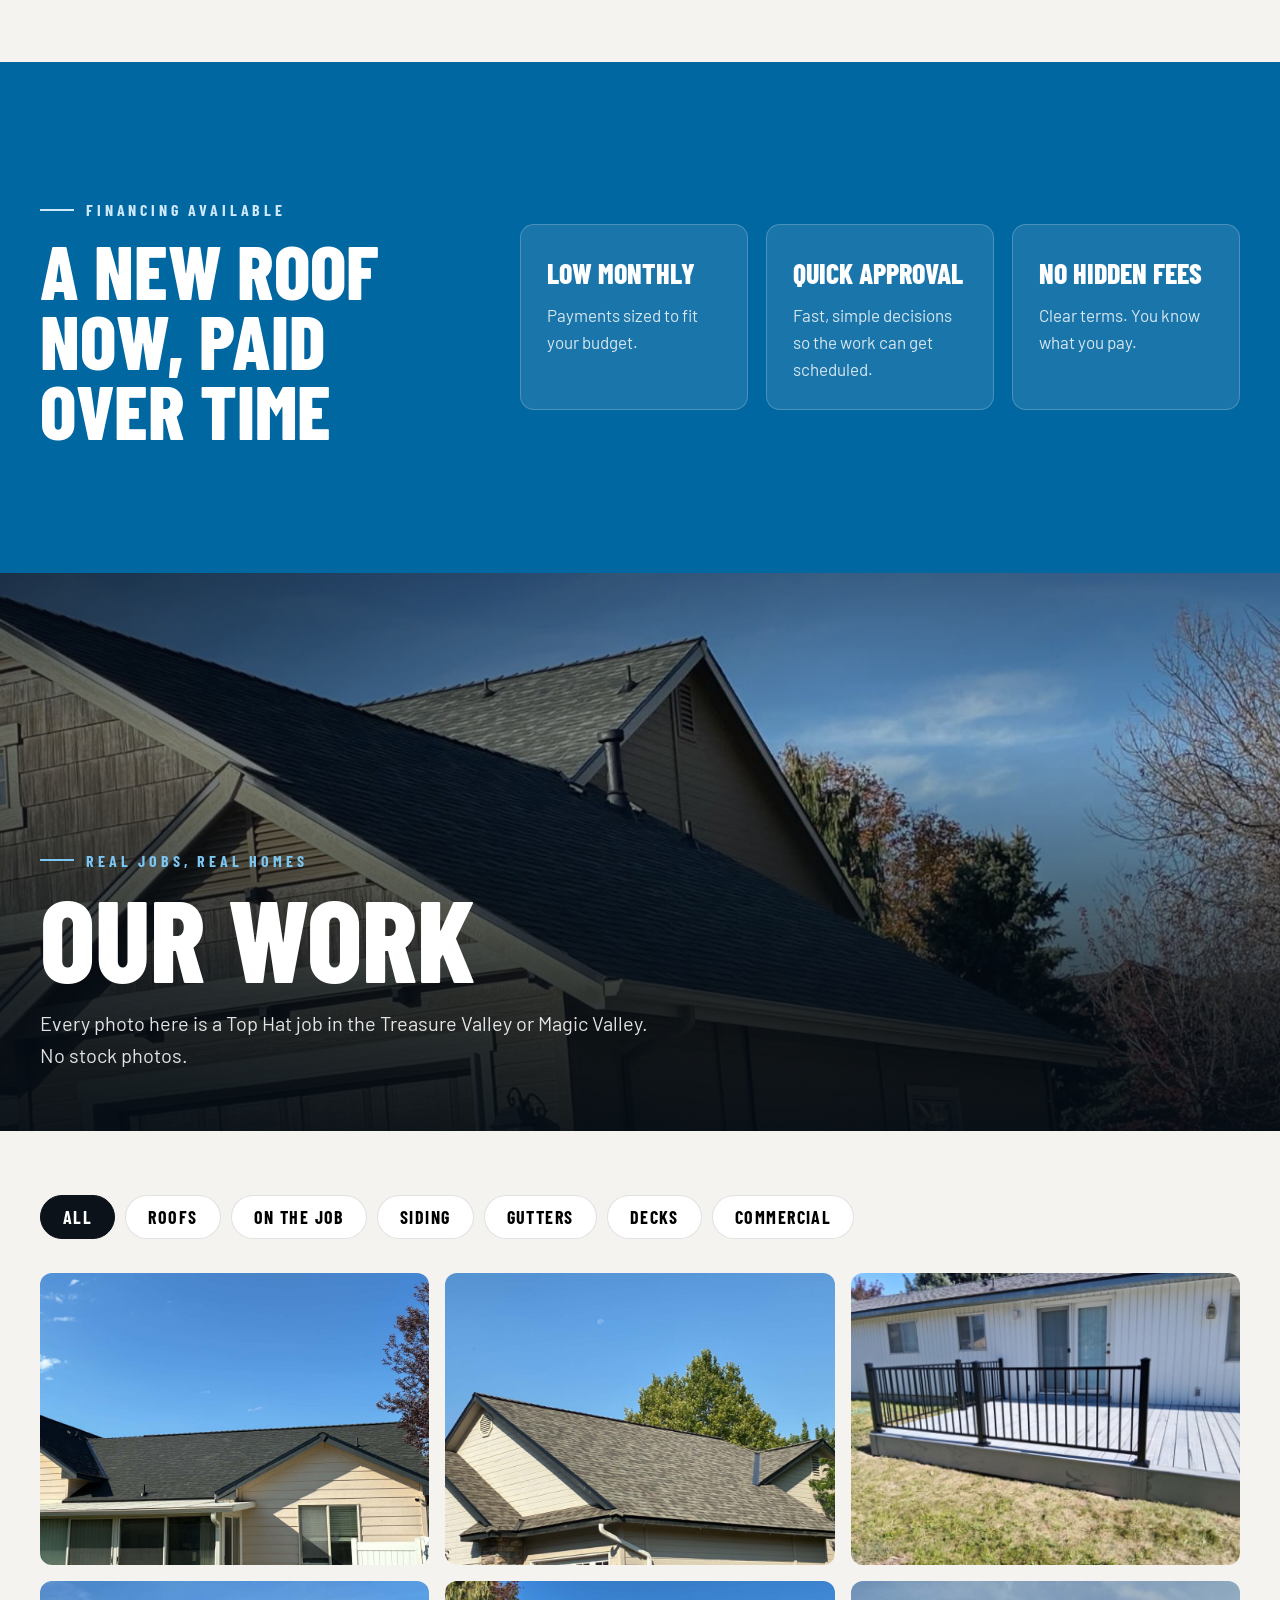
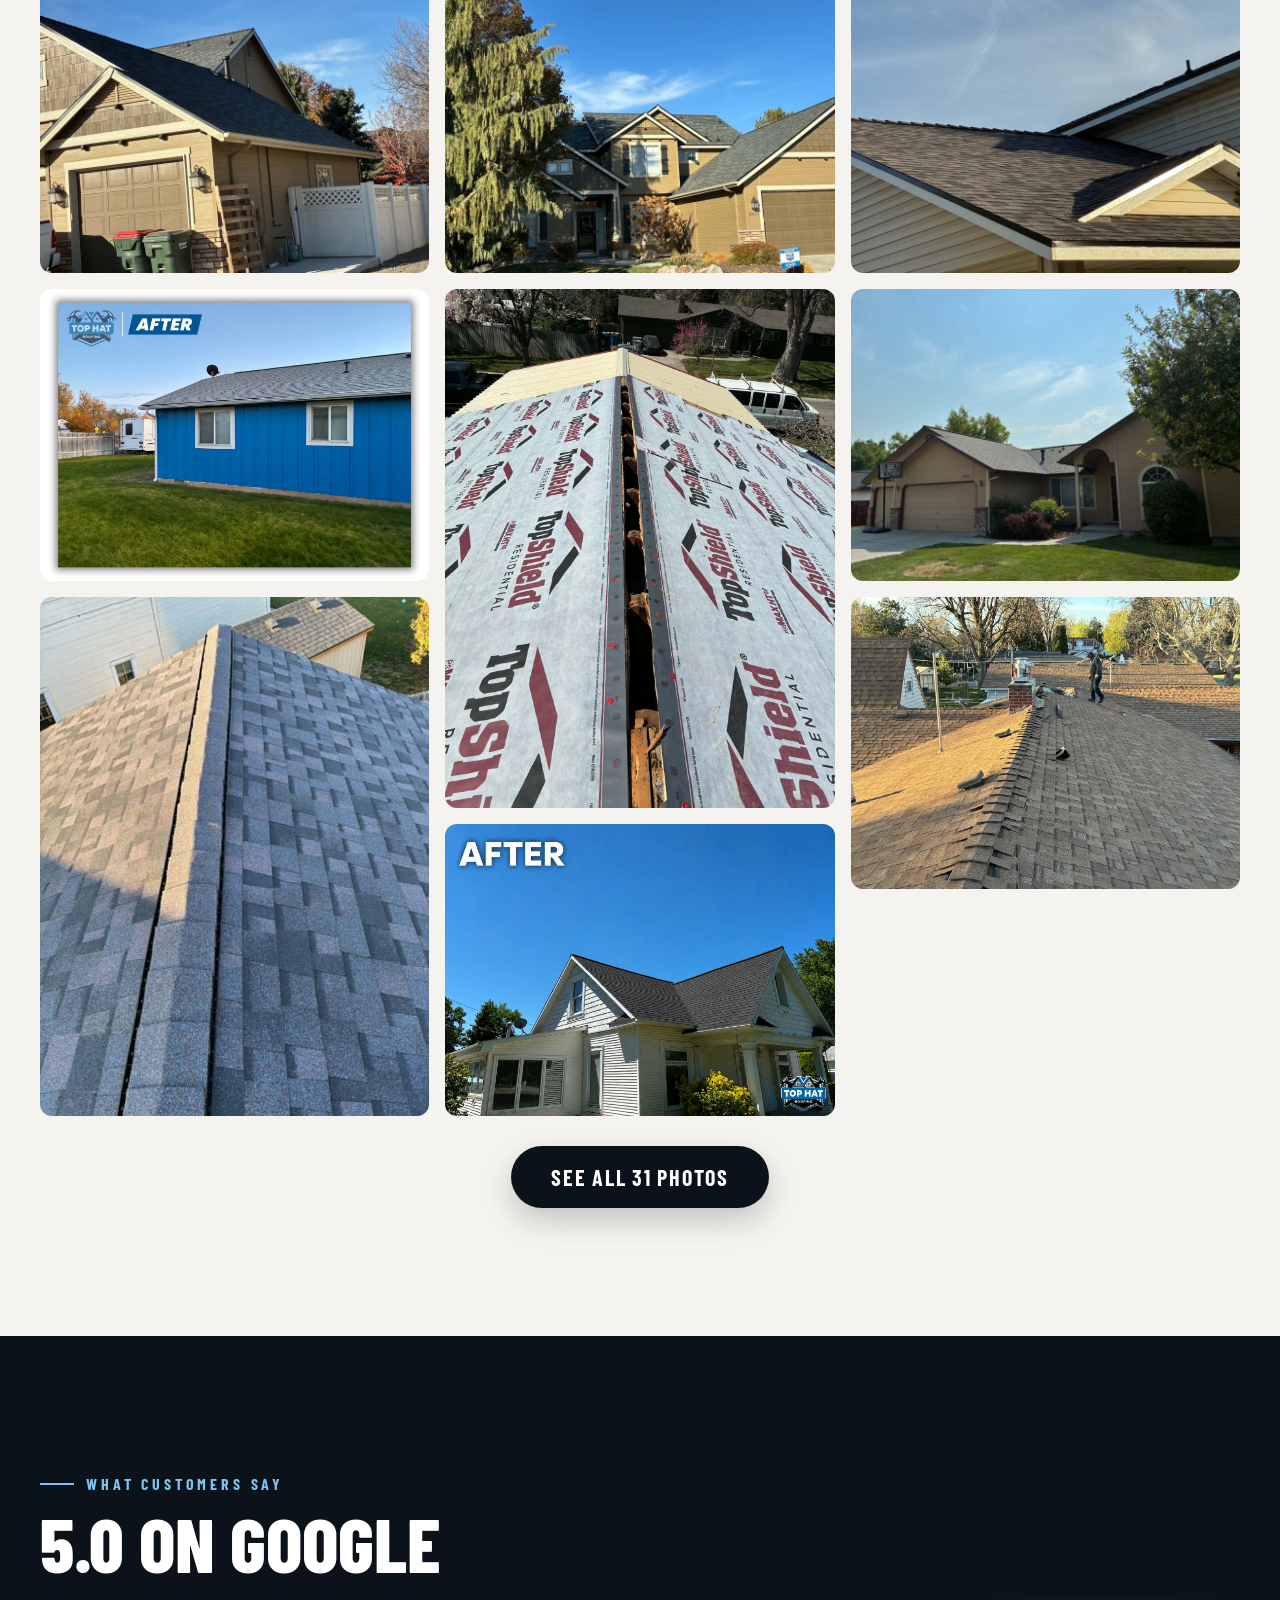
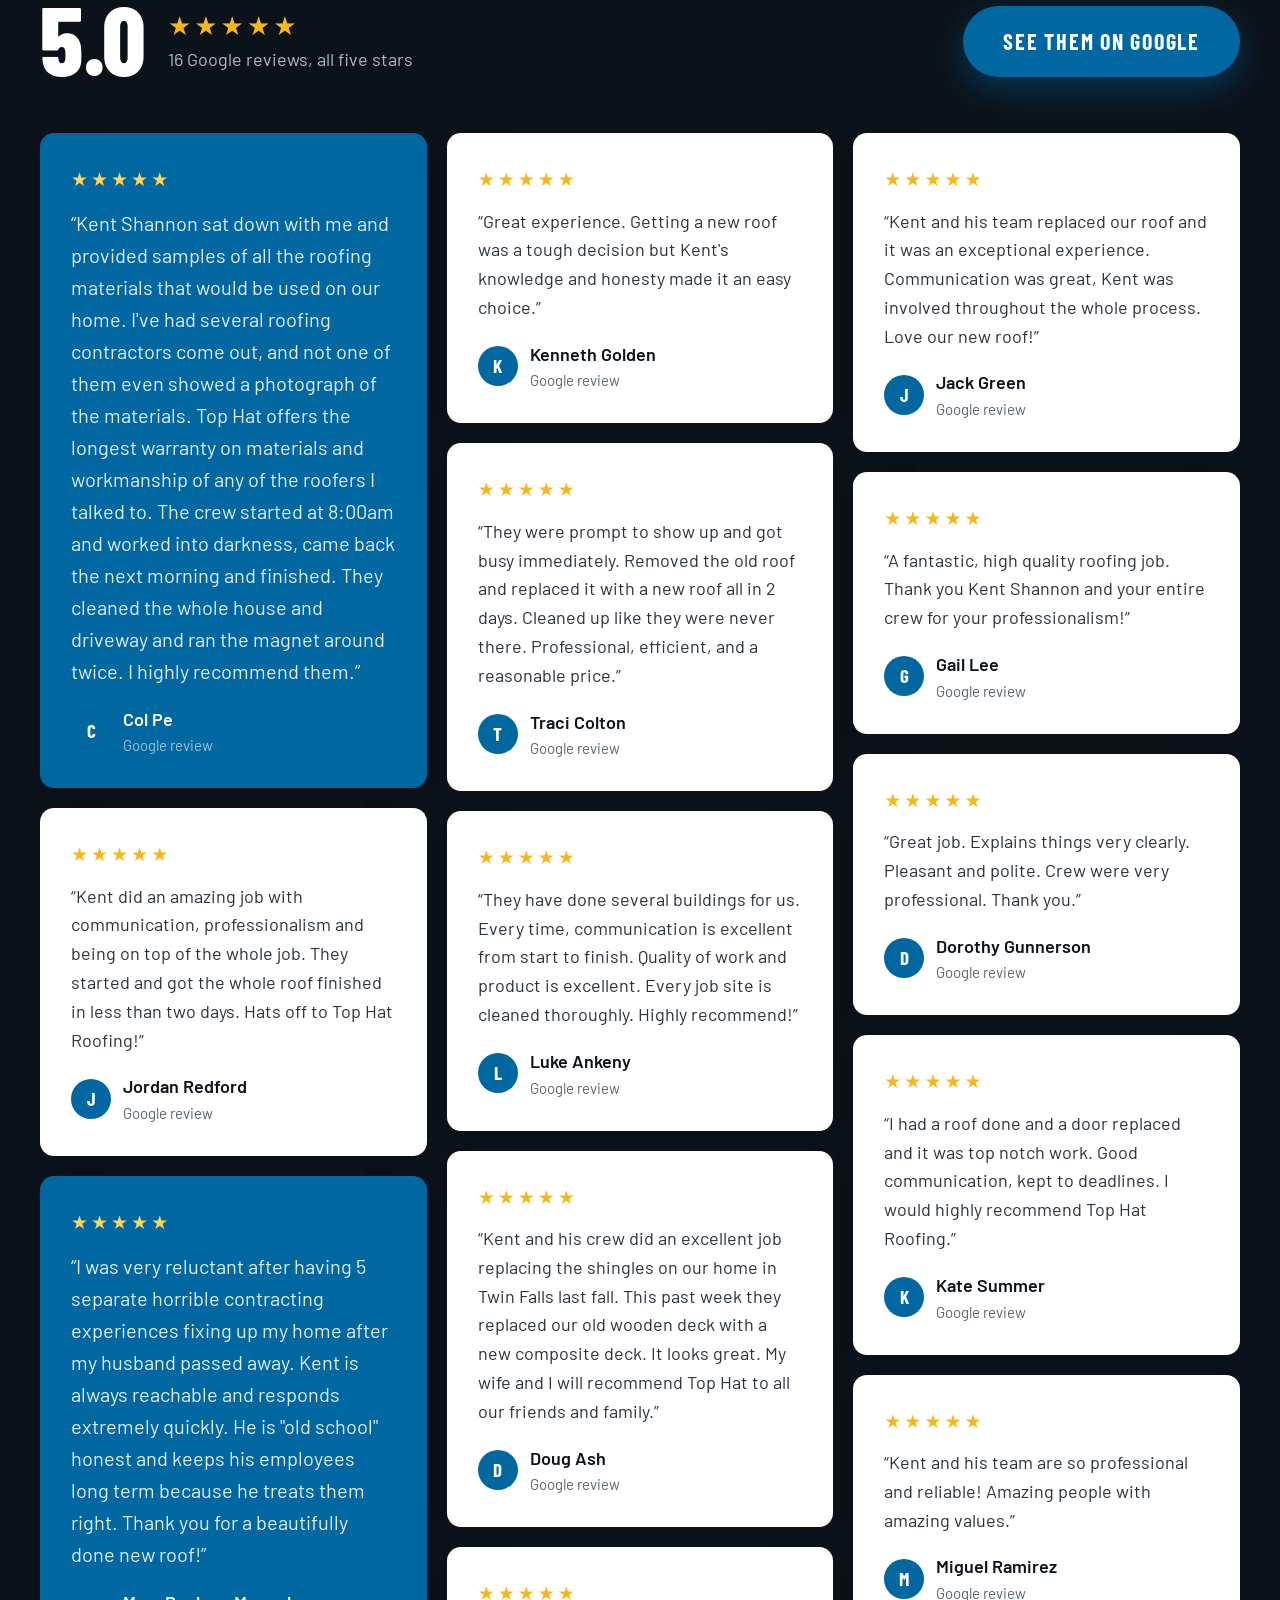
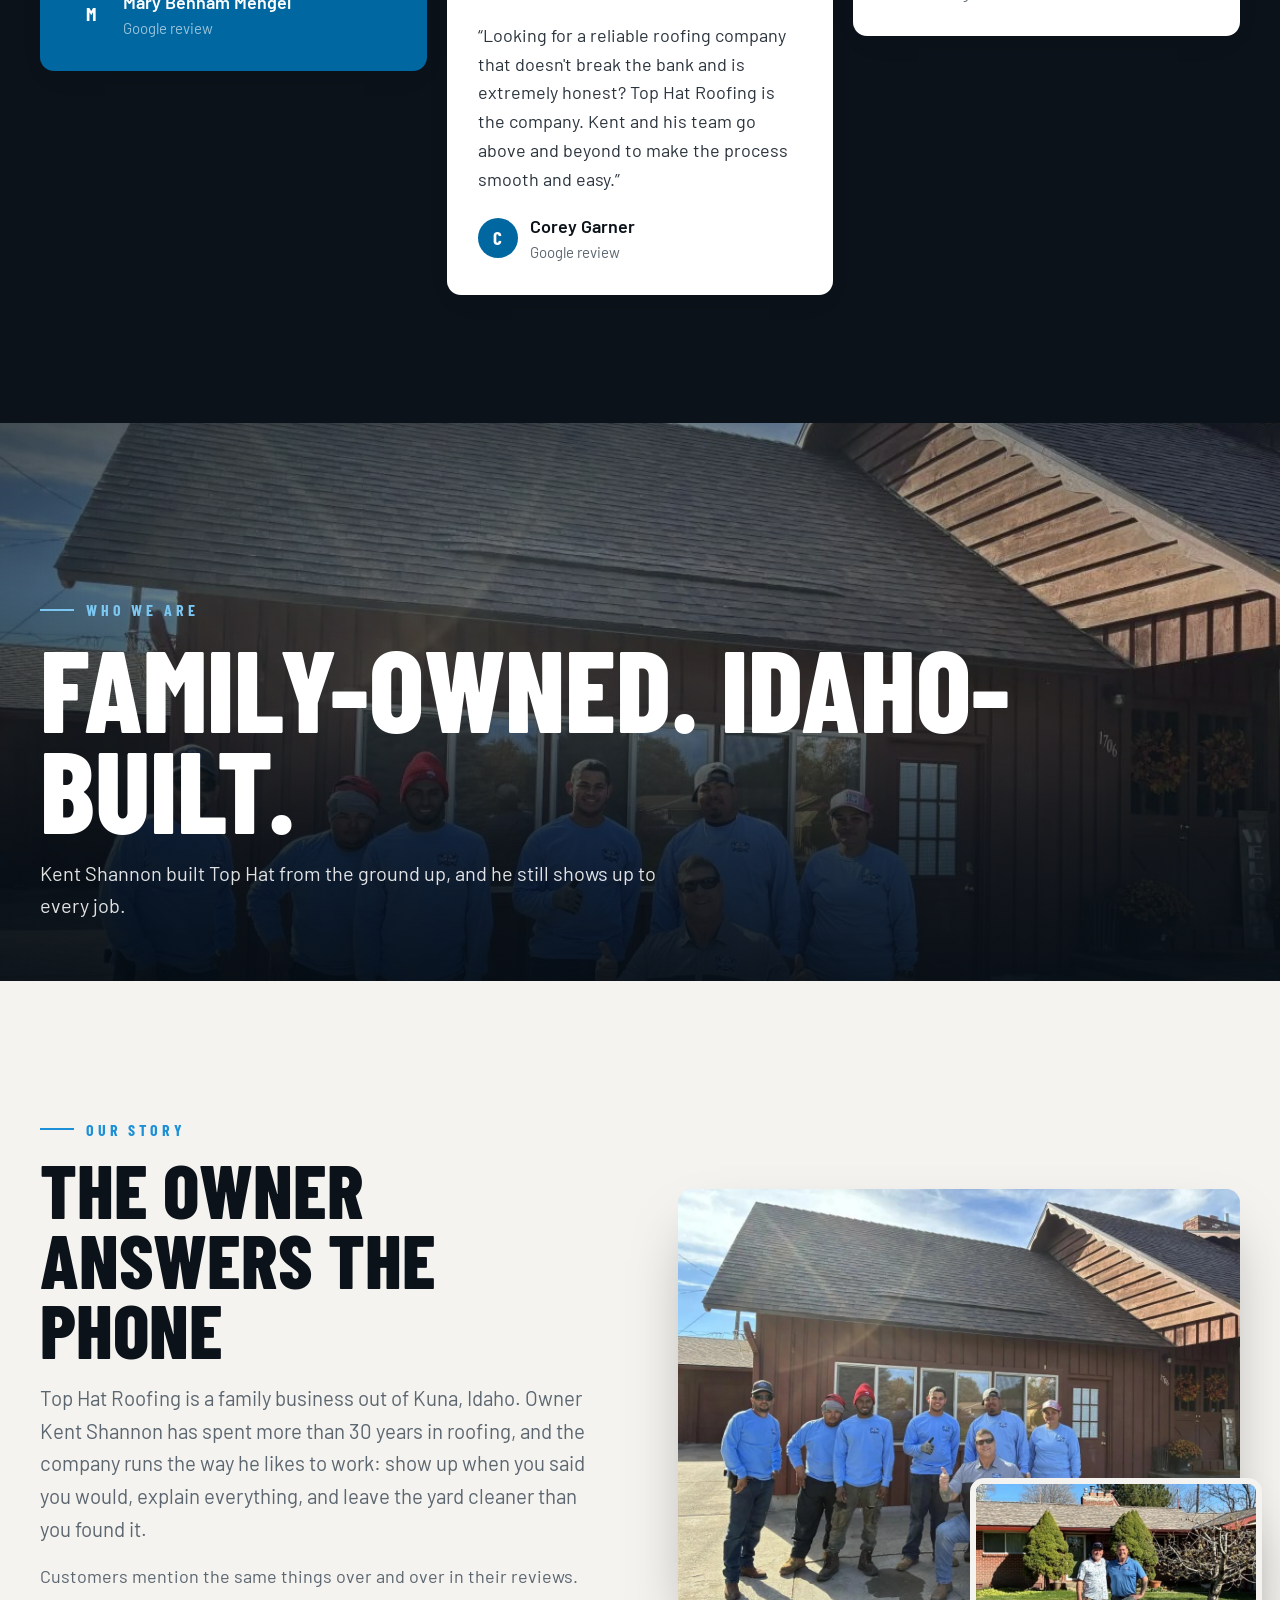
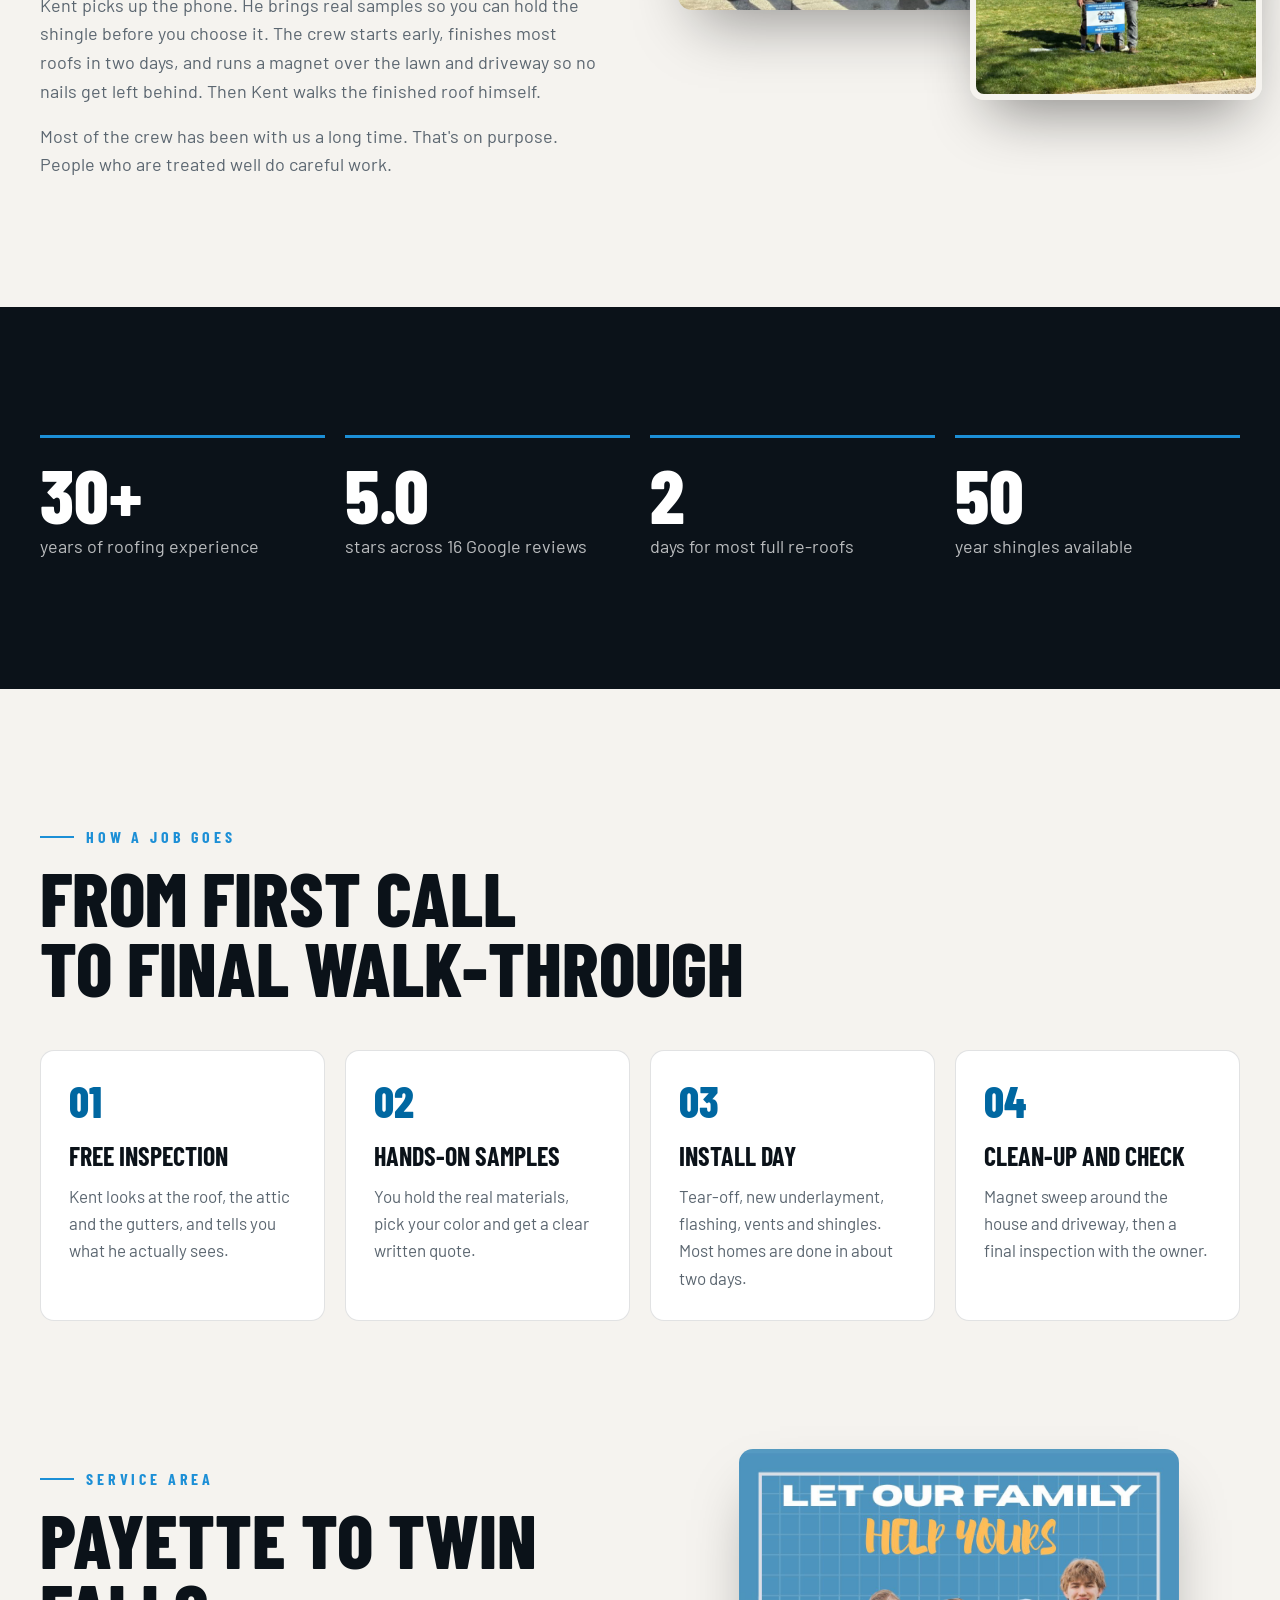
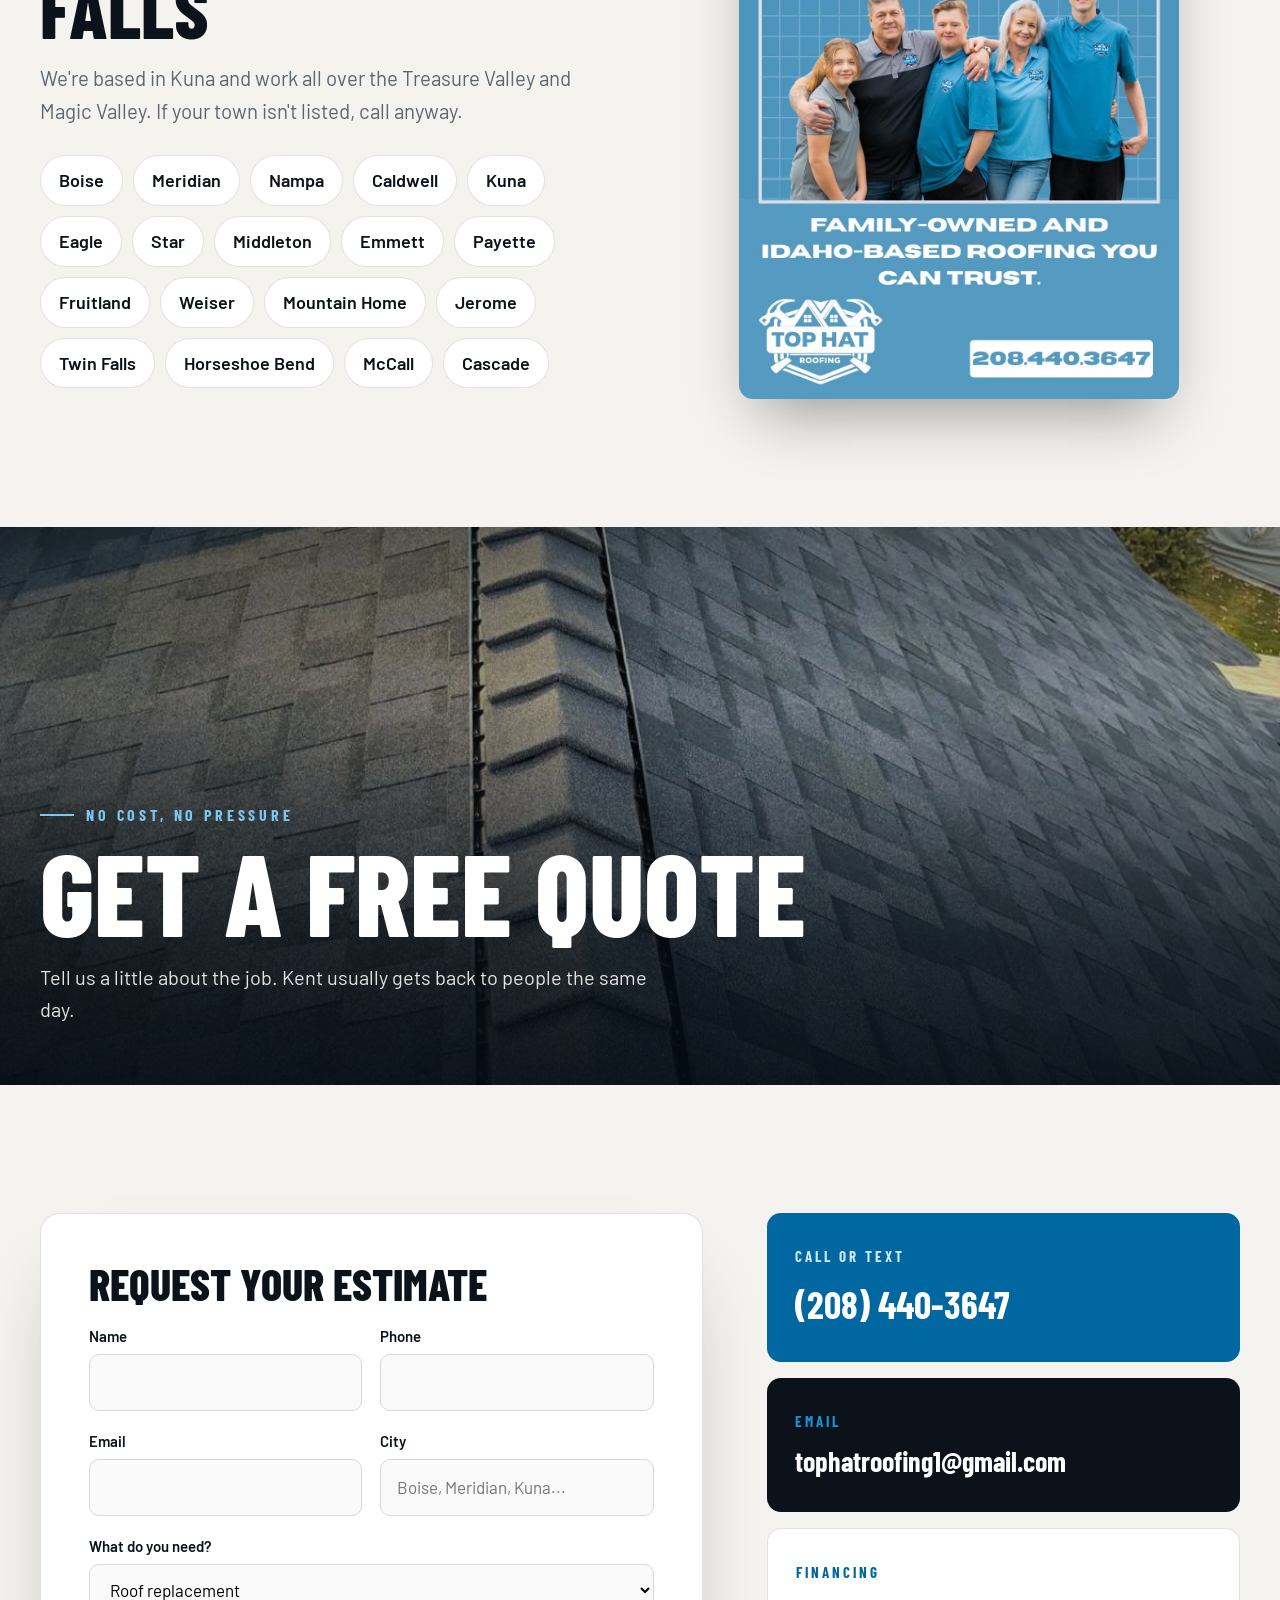
==== commit f87d6c17: "Make the site one scrolling page and tune the phone layout All sections now live on index.html under" ====
--- a/about.html
+++ b/about.html
@@ -1,112 +1,3 @@
-<!doctype html>
-<html lang="en">
-<head>
-<meta charset="utf-8">
-<meta name="viewport" content="width=device-width, initial-scale=1">
-<title>About Top Hat Roofing | Family-Owned in Kuna, Idaho</title>
-<meta name="description" content="Top Hat Roofing is a family-owned roofing company based in Kuna, Idaho, led by owner Kent Shannon with more than 30 years of roofing experience.">
-<meta property="og:title" content="About Top Hat Roofing | Family-Owned in Kuna, Idaho">
-<meta property="og:description" content="Top Hat Roofing is a family-owned roofing company based in Kuna, Idaho, led by owner Kent Shannon with more than 30 years of roofing experience.">
-<meta property="og:image" content="img/hero.jpg">
-<link rel="icon" type="image/png" href="img/favicon.png">
-<link rel="preconnect" href="https://fonts.googleapis.com">
-<link rel="preconnect" href="https://fonts.gstatic.com" crossorigin>
-<link href="https://fonts.googleapis.com/css2?family=Barlow+Condensed:wght@600;700;800&family=Barlow:wght@400;500;600&display=swap" rel="stylesheet">
-<link rel="stylesheet" href="style.css">
-
-</head>
-<body class="has-callbar">
-<header class="nav">
-  <div class="wrap">
-    <a class="nav-logo" href="index.html" aria-label="Top Hat Roofing home"><img src="img/logo.png" alt="Top Hat Roofing logo"></a>
-    <button class="nav-toggle" aria-label="Open menu" aria-expanded="false"><span></span><span></span><span></span></button>
-    <ul class="nav-links"><li><a href="index.html">Home</a></li><li><a href="services.html">Services</a></li><li><a href="work.html">Our Work</a></li><li><a href="reviews.html">Reviews</a></li><li><a href="about.html" class="active">About</a></li><li><a class="nav-cta" href="quote.html">Free Quote</a></li></ul>
-  </div>
-</header>
-<section class="page-head">
-  <div class="ph-bg" data-parallax="0.18"><img src="img/crew-photo.jpg" alt="" style="object-position:center 30%"></div>
-  <div class="wrap">
-    <span class="eyebrow reveal-up">Who we are</span>
-    <h1 class="reveal-up d1">Family-Owned. Idaho-Built.</h1>
-    <p class="reveal-up d2">Kent Shannon built Top Hat from the ground up, and he still shows up to every job.</p>
-  </div>
-</section>
-<section class="section"><div class="wrap split">
-  <div class="sr">
-    <span class="eyebrow">Our story</span>
-    <h2 class="h2">The owner answers the phone</h2>
-    <p class="lead">Top Hat Roofing is a family business out of Kuna, Idaho. Owner Kent Shannon has spent more than 30 years in roofing, and the company runs the way he likes to work: show up when you said you would, explain everything, and leave the yard cleaner than you found it.</p>
-    <p class="muted" style="margin-top:16px">Customers mention the same things over and over in their reviews. Kent picks up the phone. He brings real samples so you can hold the shingle before you choose it. The crew starts early, finishes most roofs in two days, and runs a magnet over the lawn and driveway so no nails get left behind. Then Kent walks the finished roof himself.</p>
-    <p class="muted">Most of the crew has been with us a long time. That's on purpose. People who are treated well do careful work.</p>
-  </div>
-  <div class="photo-stack sr">
-    <div class="a"><img src="img/crew-photo.jpg" alt="The Top Hat Roofing crew in matching blue shirts" loading="lazy"></div>
-    <div class="b"><img src="img/owner-customer.jpg" alt="Kent Shannon with a happy customer and a Top Hat yard sign" loading="lazy"></div>
-  </div>
-</div></section>
-
-<section class="section section-dark"><div class="wrap">
-  <div class="stats">
-    <div class="stat sr"><b>30+</b><span>years of roofing experience</span></div>
-    <div class="stat sr"><b>5.0</b><span>stars across 16 Google reviews</span></div>
-    <div class="stat sr"><b>2</b><span>days for most full re-roofs</span></div>
-    <div class="stat sr"><b>50</b><span>year shingles available</span></div>
-  </div>
-</div></section>
-
-<section class="section"><div class="wrap">
-  <div class="sr"><span class="eyebrow">How a job goes</span><h2 class="h2">From first call<br>to final walk-through</h2></div>
-  <div class="steps" style="margin-top:48px">
-    <div class="step sr"><h4>Free inspection</h4><p>Kent looks at the roof, the attic and the gutters, and tells you what he actually sees.</p></div>
-    <div class="step sr"><h4>Hands-on samples</h4><p>You hold the real materials, pick your color and get a clear written quote.</p></div>
-    <div class="step sr"><h4>Install day</h4><p>Tear-off, new underlayment, flashing, vents and shingles. Most homes are done in about two days.</p></div>
-    <div class="step sr"><h4>Clean-up and check</h4><p>Magnet sweep around the house and driveway, then a final inspection with the owner.</p></div>
-  </div>
-</div></section>
-
-<section class="section" style="padding-top:0"><div class="wrap split">
-  <div class="sr">
-    <span class="eyebrow">Service area</span>
-    <h2 class="h2">Payette to Twin Falls</h2>
-    <p class="lead">We're based in Kuna and work all over the Treasure Valley and Magic Valley. If your town isn't listed, call anyway.</p>
-    <div class="areas"><span>Boise</span><span>Meridian</span><span>Nampa</span><span>Caldwell</span><span>Kuna</span><span>Eagle</span><span>Star</span><span>Middleton</span><span>Emmett</span><span>Payette</span><span>Fruitland</span><span>Weiser</span><span>Mountain Home</span><span>Jerome</span><span>Twin Falls</span><span>Horseshoe Bend</span><span>McCall</span><span>Cascade</span></div>
-  </div>
-  <div class="sr"><img src="img/family.jpg" alt="Top Hat Roofing family-owned flyer" style="border-radius:var(--radius);box-shadow:0 30px 60px -20px rgba(0,0,0,.4);max-width:440px;margin-inline:auto" loading="lazy"></div>
-</div></section>
-<section class="cta-band">
-  <div class="cb-bg" data-parallax="0.15"><img src="img/home-meridian.jpg" alt=""></div>
-  <div class="wrap sr">
-    <span class="eyebrow">Free estimates</span>
-    <h2 class="h2">Ready for a roof<br>you won't worry about?</h2>
-    <div class="row">
-      <a class="btn btn-lg" href="quote.html">Get a Free Quote</a>
-      <a class="btn btn-lg btn-ghost" href="tel:+12084403647">Call (208) 440-3647</a>
-    </div>
-  </div>
-</section>
-<footer class="footer">
-  <div class="wrap">
-    <div>
-      <img src="img/logo.png" alt="Top Hat Roofing">
-      <p>Family-owned roofing out of Kuna, Idaho. Residential and commercial roofs, gutters, siding and windows from Payette to Twin Falls.</p>
-    </div>
-    <div>
-      <h5>Pages</h5>
-      <ul><li><a href="index.html">Home</a></li><li><a href="services.html">Services</a></li><li><a href="work.html">Our Work</a></li><li><a href="reviews.html">Reviews</a></li><li><a href="about.html">About</a></li><li><a href="quote.html">Free Quote</a></li></ul>
-    </div>
-    <div>
-      <h5>Contact</h5>
-      <ul>
-        <li><a href="tel:+12084403647">(208) 440-3647</a></li>
-        <li><a href="mailto:tophatroofing1@gmail.com">tophatroofing1@gmail.com</a></li>
-        <li>Kuna, Idaho</li>
-        <li>Financing available</li>
-      </ul>
-    </div>
-    <div class="legal">&copy; <span id="yr">2026</span> Top Hat Roofing. All rights reserved.</div>
-  </div>
-</footer>
-<div class="callbar"><a href="tel:+12084403647">Call Now</a><a href="quote.html">Free Quote</a></div>
-<script src="main.js"></script>
-</body>
-</html>
+<!doctype html><html lang="en"><head><meta charset="utf-8"><title>Top Hat Roofing</title>
+<meta http-equiv="refresh" content="0; url=index.html#about"><link rel="canonical" href="index.html#about">
+<script>location.replace('index.html#about')</script></head><body><a href="index.html#about">Continue to Top Hat Roofing</a></body></html>
